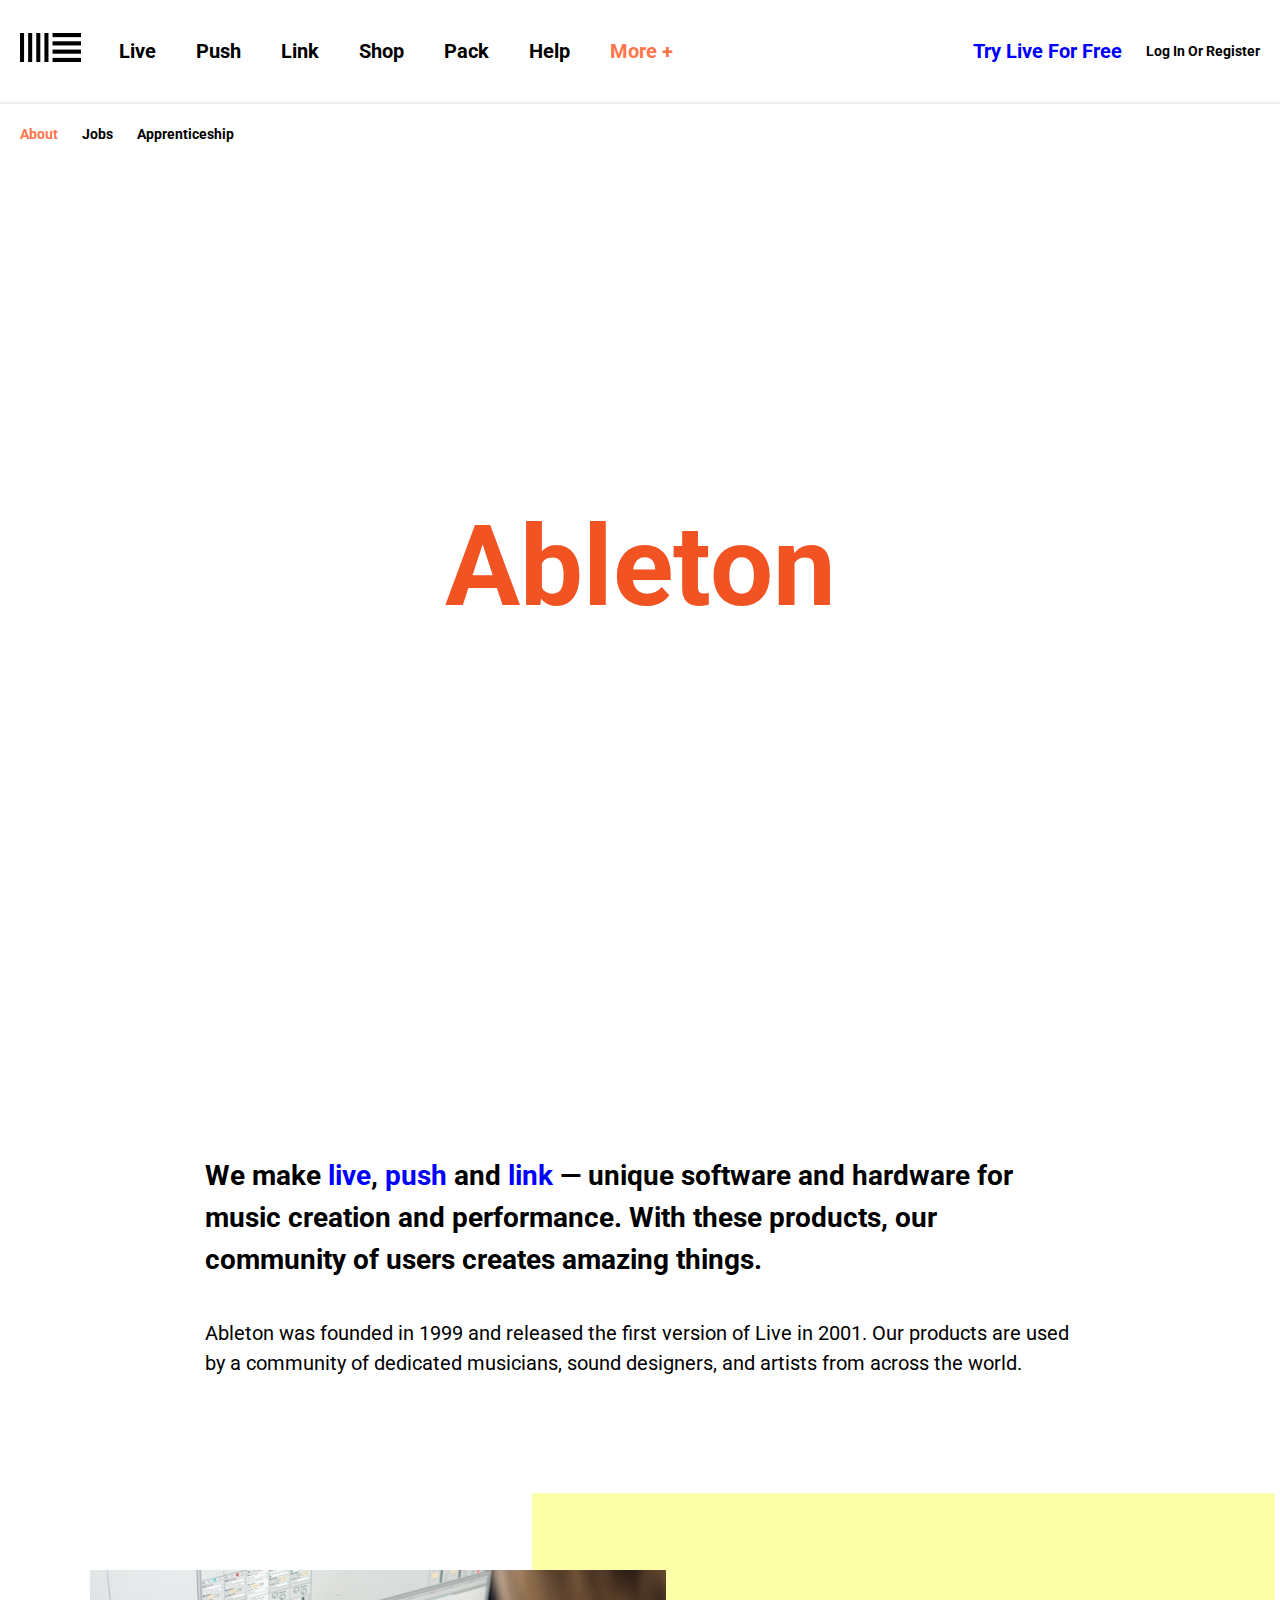
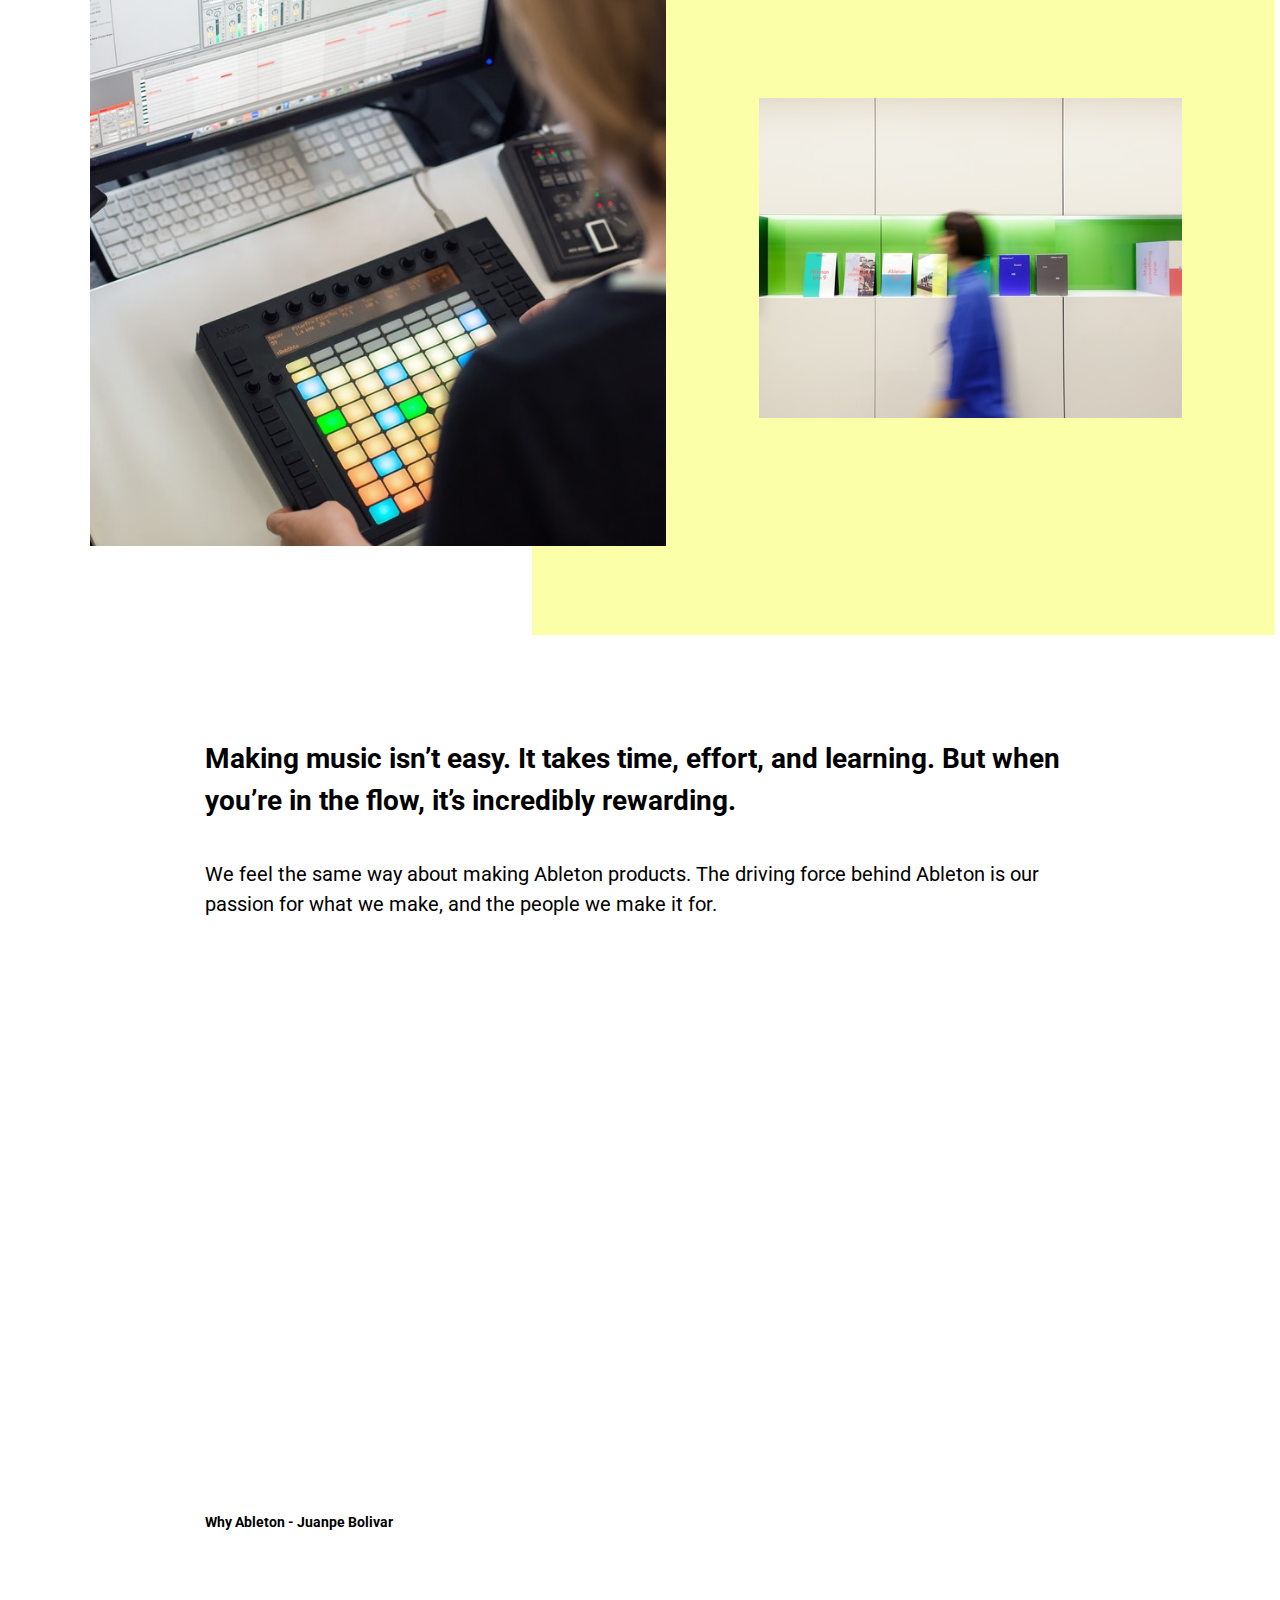
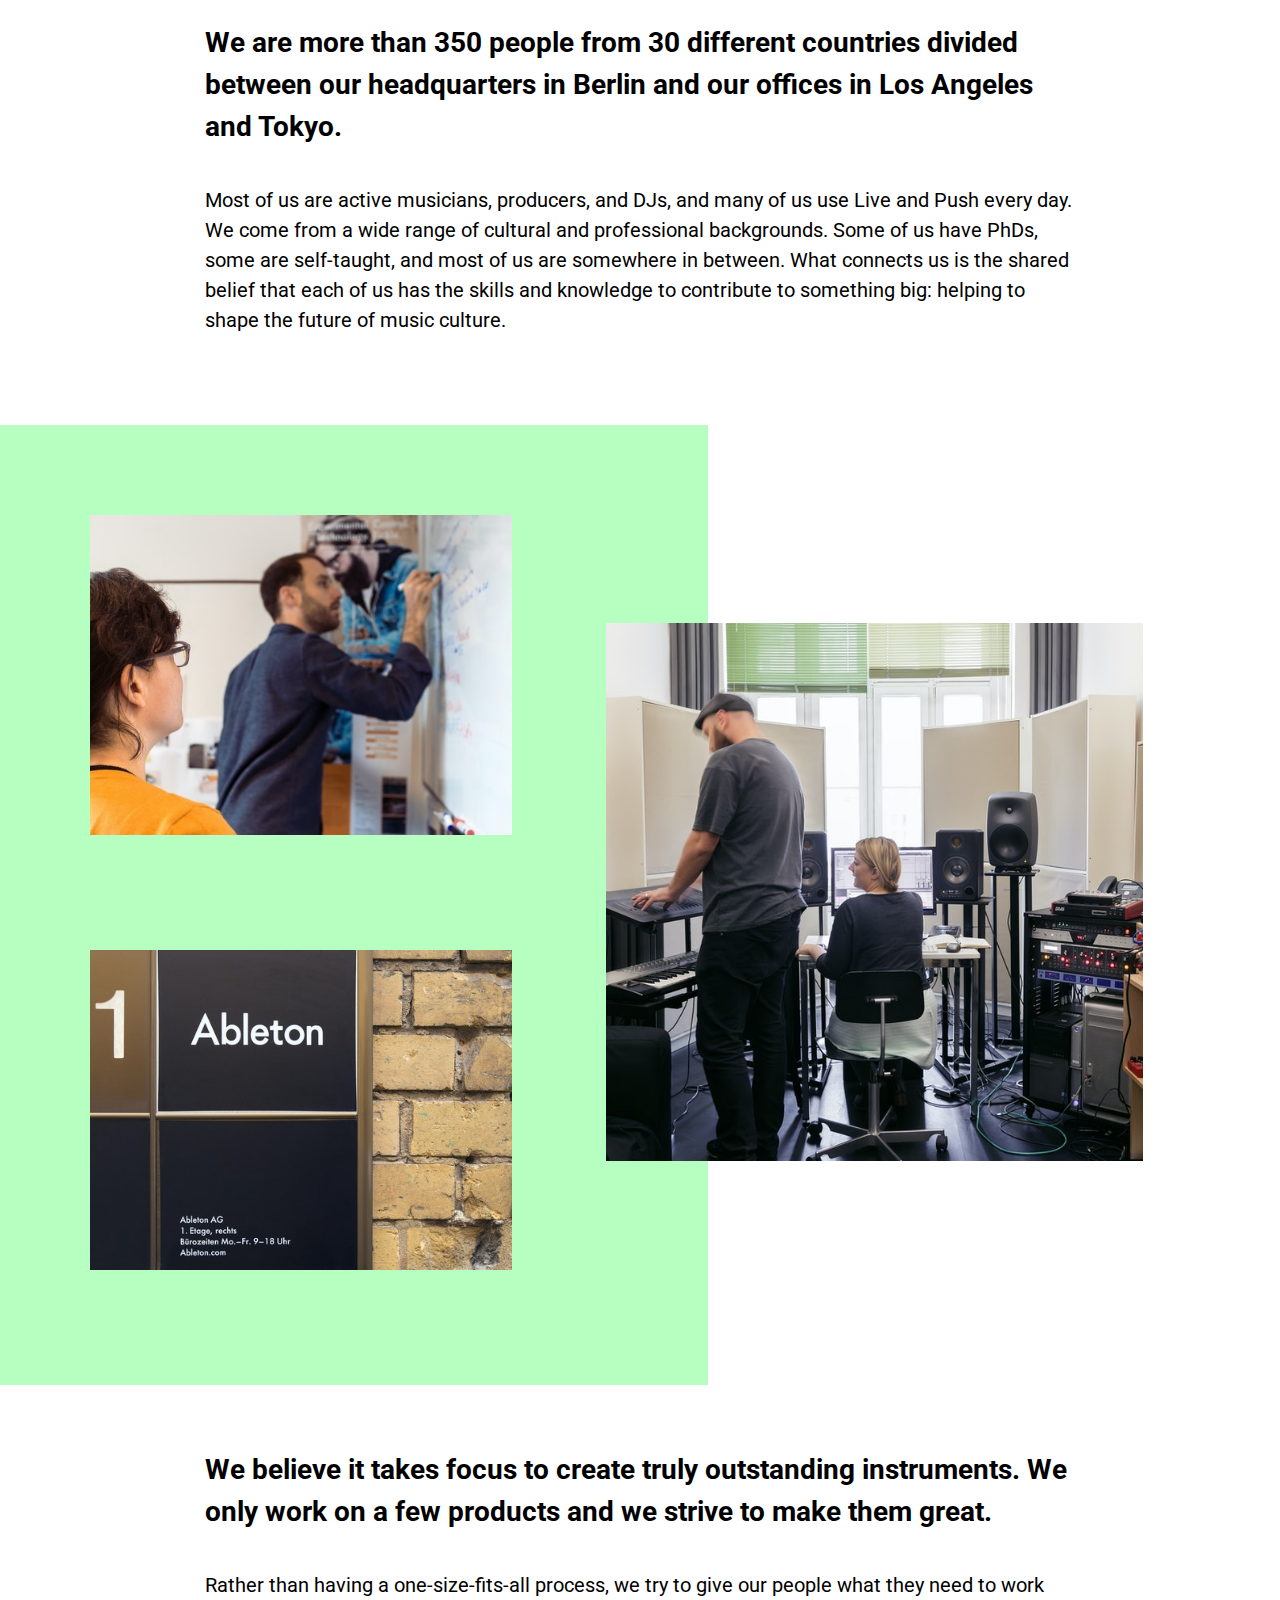
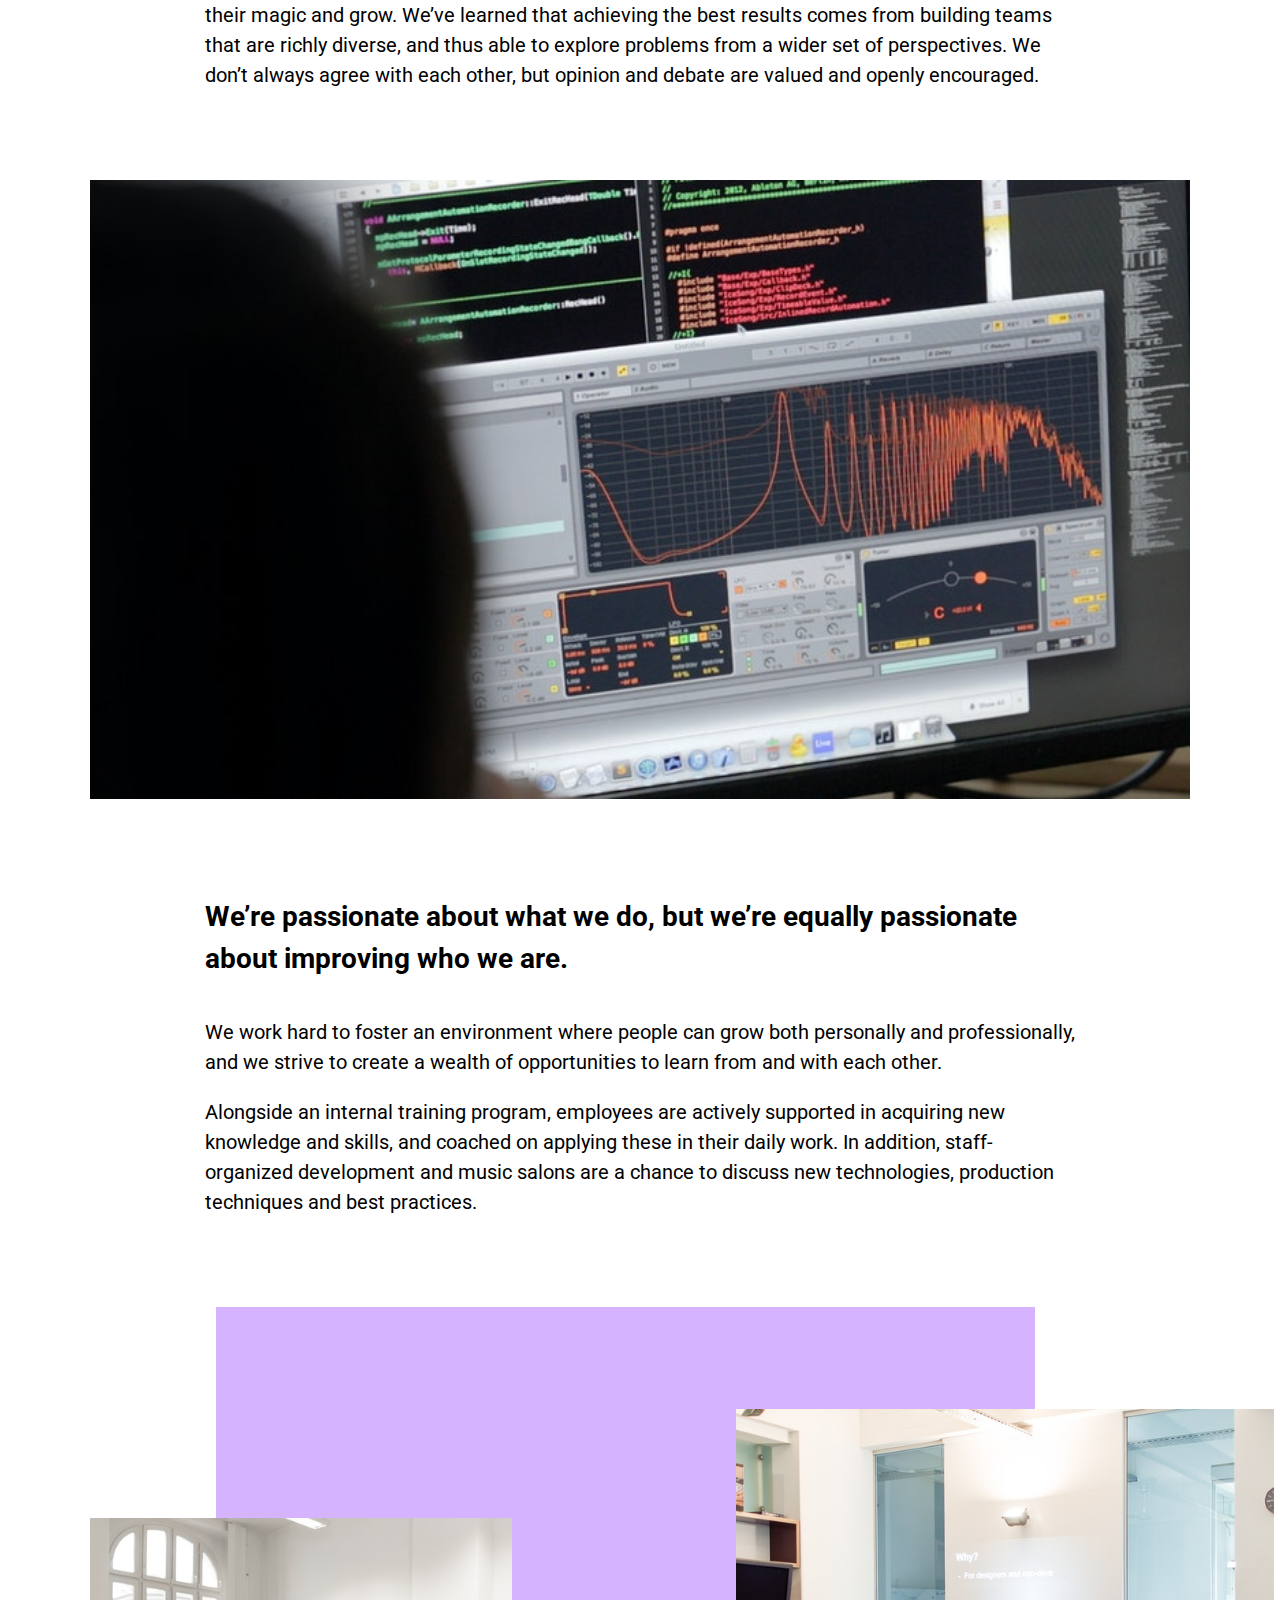
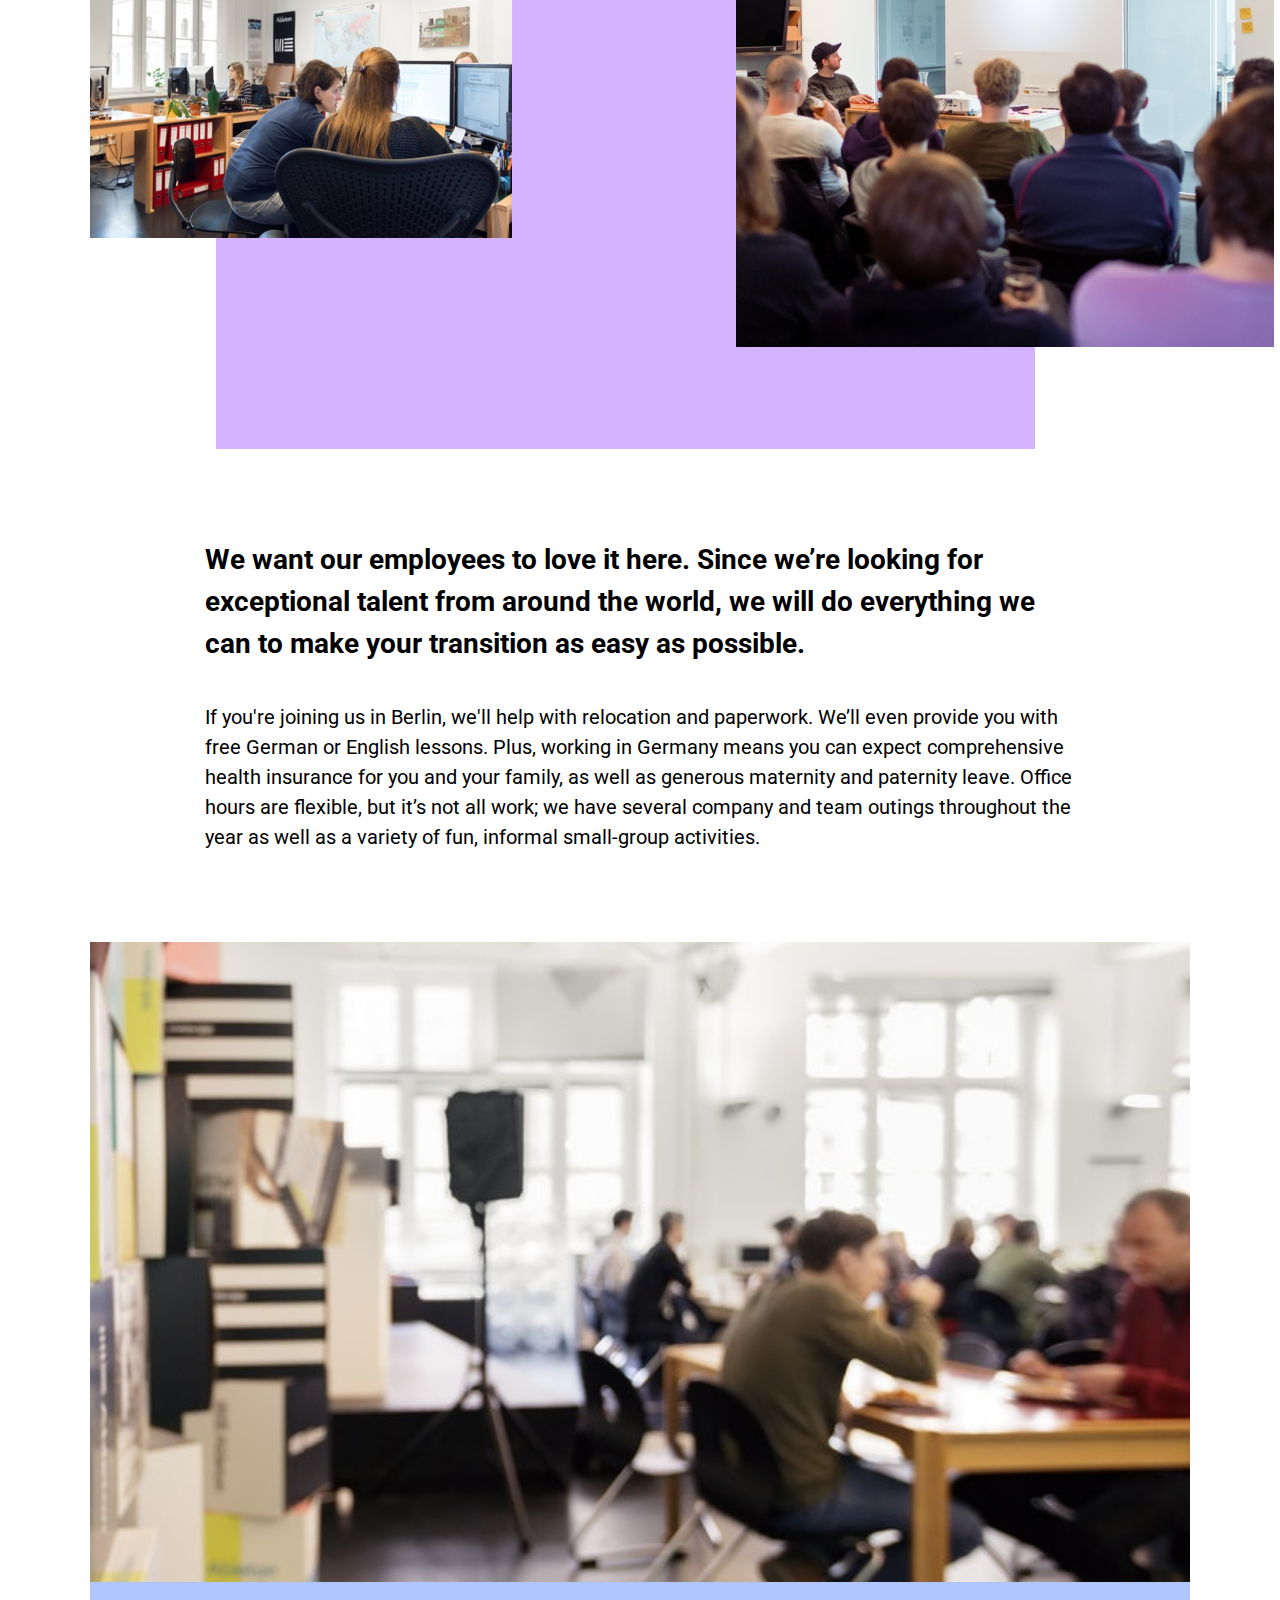
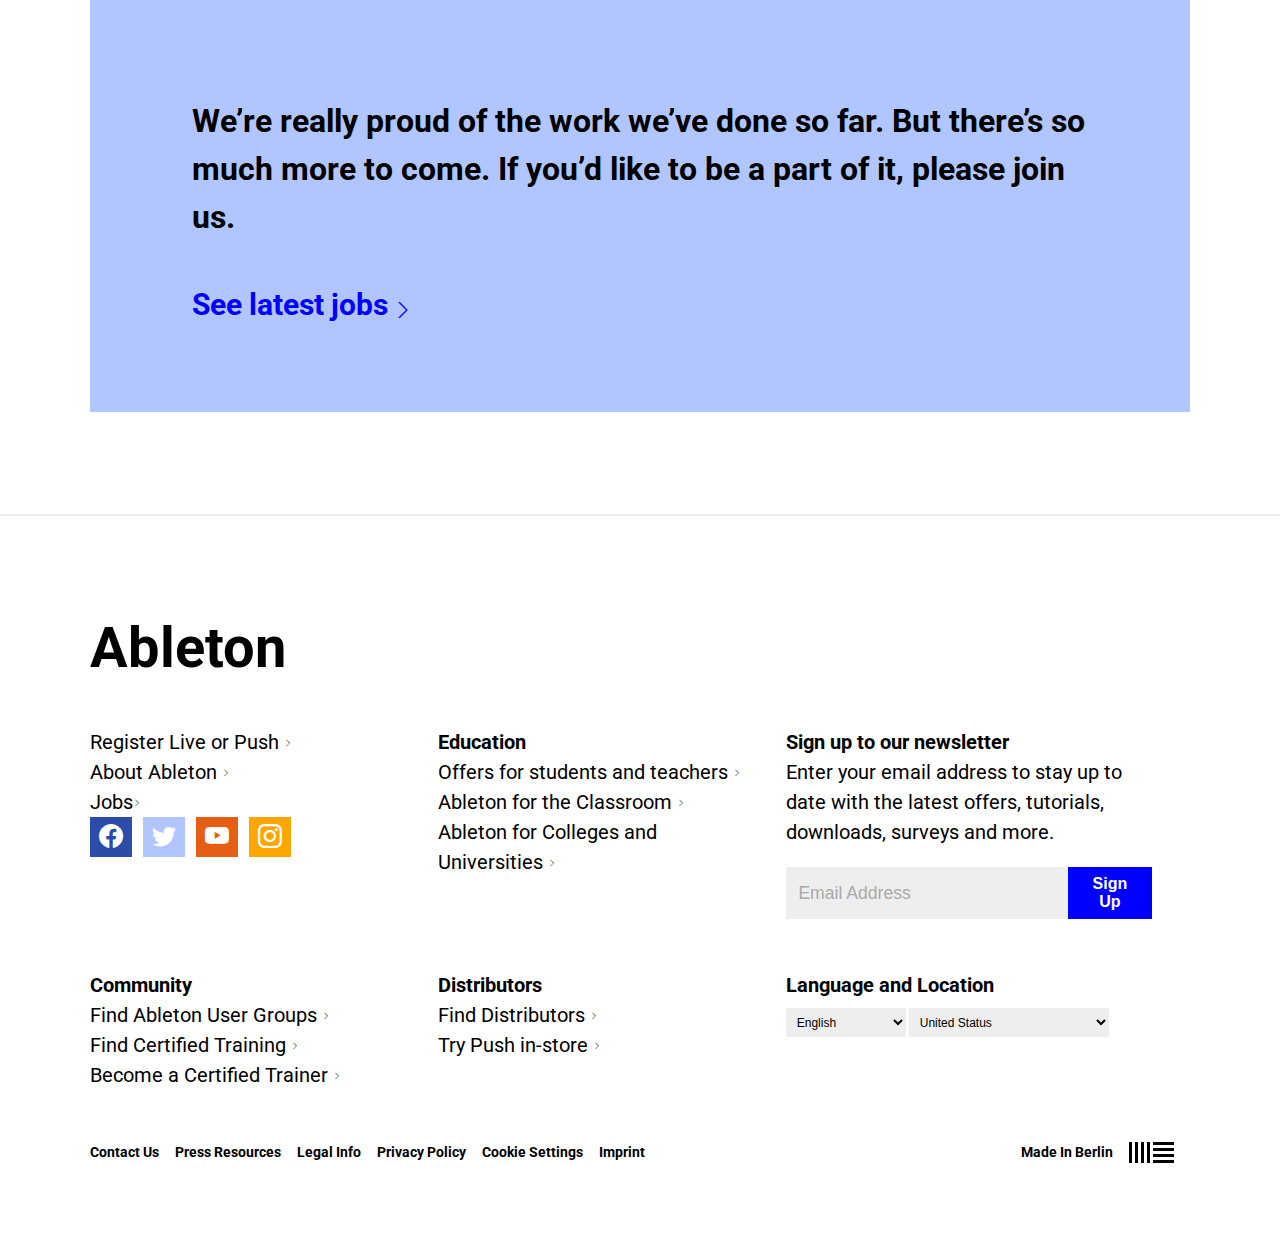
==== Ableton/index.html @ 98202a1a "first commit" ====
<!DOCTYPE html>
<html lang="en">
  <head>
    <meta charset="UTF-8" />
    <meta http-equiv="X-UA-Compatible" content="IE=edge" />
    <meta name="viewport" content="width=device-width, initial-scale=1.0" />
    <link
      rel="stylesheet"
      href="https://cdn.jsdelivr.net/npm/bootstrap-icons@1.8.1/font/bootstrap-icons.css"
    />
    <link
      href="https://fonts.googleapis.com/css2?family=Inter:wght@300;400;700&family=Open+Sans:wght@300;400;700&family=Roboto:wght@100;400;700;900&family=Share+Tech+Mono&display=swap"
      rel="stylesheet"
    />
    <link rel="stylesheet" href="./index.css" />
    <title>Ableton clone</title>
  </head>
  <body>
    <div class="container">
      <!-- menu-sidebar -->
      <aside class="menu-sidebar">
        <ul class="menu-sidebar-links1">
          <li><a href="#">live</a></li>
          <li><a href="#">push</a></li>
          <li><a href="#">link</a></li>
          <li><a href="#">shop</a></li>
          <li><a href="#">packs</a></li>
          <li><a href="#">help</a></li>
        </ul>
        <div class="menu-sidebar-links2">
          <a href="#">try live for free</a>
          <a href="#">log in or register</a>
        </div>
        <div class="menu-sidebar-links3">
          <h4>more on ableton.com:</h4>
          <ul>
            <li><a href="#">blog</a></li>
            <li><a href="#">ableton for the classroom</a></li>
            <li><a href="#">ableton fot colleges and universities</a></li>
            <li><a href="#">ceritfied training</a></li>
            <li><a href="#" style="color: red">about ableton</a></li>
            <li><a href="#">jobs</a></li>
            <li><a href="#">apprenticeship</a></li>
          </ul>
        </div>
        <div class="menu-sidebar-links4">
          <h4>more from ableton:</h4>
          <div class="menu-sidebar-links4-container">
            <article>
              <a href="#">
                <h4>loop</h4>
                <p>
                  watch talks, performances and features from ableton's summit
                  for music makers
                </p>
              </a>
            </article>
            <article>
              <a href="#">
                <h4>learning music</h4>
                <p>
                  learn the fundamentals of music making right in your browser
                </p>
              </a>
            </article>
            <article>
              <a href="#">
                <h4>learning synths</h4>
                <p>
                  get started with synthesis using a web-based synth and
                  accompanying lessons
                </p>
              </a>
            </article>
            <article>
              <a href="#">
                <h4>making music</h4>
                <p>
                  som tips from 74 creative strategies for electronic producers
                </p>
              </a>
            </article>
          </div>
        </div>
      </aside>

      <!-- header -->
      <header>
        <!-- nav-primary -->
        <nav id="nav-primary">
          <div class="nav-wrapper">
            <div class="logo">
              <a href="#"
                ><img
                  src="./images/ableton-hallmark.ef5355379032.svg"
                  alt="logo"
              /></a>
            </div>
            <div class="menu">
              <button class="btn menu-btn">menu</button>
              <i class="bi bi-caret-down-fill down"></i>
              <i class="bi bi-caret-up-fill up"></i>
            </div>
            <div class="nav-container">
              <div class="nav-left-container">
                <ul class="nav-list">
                  <li><a href="#">live</a></li>
                  <li><a href="#">push</a></li>
                  <li><a href="#">link</a></li>
                  <li><a href="#">shop</a></li>
                  <li><a href="#">pack</a></li>
                  <li><a href="#">help</a></li>
                  <li>
                    <a href="#" class="more"
                      >more
                      <span class="plus">+</span>
                      <span class="minus">-</span></a
                    >
                  </li>
                </ul>
              </div>
              <div class="nav-right-container">
                <a href="#">try live for free</a>
                <a href="#">log in or register</a>
              </div>
            </div>
          </div>
          <!-- more-sidebar -->
          <aside class="more-sidebar">
            <div class="more-sidebar-links1">
              <h4>more on ableton.com:</h4>
              <ul>
                <li><a href="#">blog</a></li>
                <li><a href="#">ableton for the classroom</a></li>
                <li><a href="#">ableton fot colleges and universities</a></li>
                <li><a href="#">ceritfied training</a></li>
                <li><a href="#" style="color: red">about ableton</a></li>
                <li><a href="#">jobs</a></li>
                <li><a href="#">apprenticeship</a></li>
              </ul>
            </div>
            <div class="more-sidebar-links2">
              <h4>more from ableton:</h4>
              <div class="more-sidebar-links2-container">
                <article>
                  <a href="#">
                    <h4>loop</h4>
                    <p>
                      watch talks, performances and features from ableton's
                      summit for music makers
                    </p>
                  </a>
                </article>
                <article>
                  <a href="#">
                    <h4>learning music</h4>
                    <p>
                      learn the fundamentals of music making right in your
                      browser
                    </p>
                  </a>
                </article>
                <article>
                  <a href="#">
                    <h4>learning synths</h4>
                    <p>
                      get started with synthesis using a web-based synth and
                      accompanying lessons
                    </p>
                  </a>
                </article>
                <article>
                  <a href="#">
                    <h4>making music</h4>
                    <p>
                      som tips from 74 creative strategies for electronic
                      producers
                    </p>
                  </a>
                </article>
              </div>
            </div>
          </aside>
          <!--more-sidebaar end -->
        </nav>
        <div class="nav-separater"></div>
        <!-- nav-secondary -->
        <nav id="nav-secondary">
          <ul class="nav-secondary-links">
            <li><a href="" class="about">about</a></li>
            <li><a href="">jobs</a></li>
            <li><a href="">apprenticeship</a></li>
          </ul>
        </nav>
      </header>
      <!-- main -->
      <main id="main">
        <div class="main-container">
          <div class="image-header">
            <!-- <img
                src="./images/ableton-wordmark.c025e3df71b3.svg"
                alt="logo"
              /> -->
            <p>ableton</p>
          </div>
          <h4>
            We make <a href="#">live</a>, <a href="#">push</a> and
            <a href="#">link</a> — unique software and hardware for music
            creation and performance. With these products, our community of
            users creates amazing things.
          </h4>
          <p>
            Ableton was founded in 1999 and released the first version of Live
            in 2001. Our products are used by a community of dedicated
            musicians, sound designers, and artists from across the world.
          </p>
          <div class="image-frame-1">
            <div class="image1"></div>
            <div class="frame-yellow"></div>
            <img src="./images/photo-2.jpg" alt="" / class="image2">
          </div>
          <h4>
            Making music isn’t easy. It takes time, effort, and learning. But
            when you’re in the flow, it’s incredibly rewarding.
          </h4>
          <p>
            We feel the same way about making Ableton products. The driving
            force behind Ableton is our passion for what we make, and the people
            we make it for.
          </p>
          <div class="image-frame-2">
            <iframe
              width="983"
              height="496"
              src="https://www.youtube.com/embed/9SbnhgjeyXA"
              title="YouTube video player"
              frameborder="0"
              allow="accelerometer; autoplay; clipboard-write; encrypted-media; gyroscope; picture-in-picture"
              allowfullscreen
            ></iframe>
            <figcaption>Why Ableton - Juanpe Bolivar</figcaption>
          </div>
          <h4>
            We are more than 350 people from 30 different countries divided
            between our headquarters in Berlin and our offices in Los Angeles
            and Tokyo.
          </h4>
          <p>
            Most of us are active musicians, producers, and DJs, and many of us
            use Live and Push every day. We come from a wide range of cultural
            and professional backgrounds. Some of us have PhDs, some are
            self-taught, and most of us are somewhere in between. What connects
            us is the shared belief that each of us has the skills and knowledge
            to contribute to something big: helping to shape the future of music
            culture.
          </p>
          <div class="image-frame-3">
            <div class="frame-green"></div>

            <div class="in-green">
              <img src="./images/photo-3.jpg" alt="" class="image3" />
              <img src="./images/photo-4.jpg" alt="" class="image4" />
            </div>
            <img src="./images/photo-5.jpg" alt="" class="image5" />
          </div>
          <h4>
            We believe it takes focus to create truly outstanding instruments.
            We only work on a few products and we strive to make them great.
          </h4>
          <p>
            Rather than having a one-size-fits-all process, we try to give our
            people what they need to work their magic and grow. We’ve learned
            that achieving the best results comes from building teams that are
            richly diverse, and thus able to explore problems from a wider set
            of perspectives. We don’t always agree with each other, but opinion
            and debate are valued and openly encouraged.
          </p>
          <div class="image-frame-4">
            <img src="./images/poster-meet-the-makers.jpg" alt="" />
          </div>
          <h4>
            We’re passionate about what we do, but we’re equally passionate
            about improving who we are.
          </h4>
          <p>
            We work hard to foster an environment where people can grow both
            personally and professionally, and we strive to create a wealth of
            opportunities to learn from and with each other.
          </p>
          <p>
            Alongside an internal training program, employees are actively
            supported in acquiring new knowledge and skills, and coached on
            applying these in their daily work. In addition, staff-organized
            development and music salons are a chance to discuss new
            technologies, production techniques and best practices.
          </p>
          <div class="image-frame-5">
            <div class="frame-purple"></div>
            <img src="./images/photo-6-a.jpg" alt="" class="image6" />
            <img src="./images/photo-7.jpg" alt="" class="image7" />
          </div>
          <h4>
            We want our employees to love it here. Since we’re looking for
            exceptional talent from around the world, we will do everything we
            can to make your transition as easy as possible.
          </h4>
          <p>
            If you're joining us in Berlin, we'll help with relocation and
            paperwork. We’ll even provide you with free German or English
            lessons. Plus, working in Germany means you can expect comprehensive
            health insurance for you and your family, as well as generous
            maternity and paternity leave. Office hours are flexible, but it’s
            not all work; we have several company and team outings throughout
            the year as well as a variety of fun, informal small-group
            activities.
          </p>
          <div class="image-frame-6">
            <div  class="image8" ></div>
            <div class="frame-sky">
              <h4>
                We’re really proud of the work we’ve done so far. But there’s so
                much more to come. If you’d like to be a part of it, please join
                us.
              </h4>
              <p>
                <a href="#">See latest jobs</a
                ><i class="bi bi-chevron-right"></i>
              </p>
            </div>
          </div>
        </div>
      </main>
      <!-- footer -->
      <footer id="footer">
        <h1>ableton</h1>
        <div class="ft-1">
          <div class="ft-items">
            <li>
              <a href="#"
                >Register Live or Push <i class="bi bi-chevron-right"></i
              ></a>
            </li>
            <li>
              <a href="#">About Ableton <i class="bi bi-chevron-right"></i></a>
            </li>
            <li>
              <a href="#">Jobs<i class="bi bi-chevron-right"></i></a>
            </li>

            <div class="icons">
              <i class="bi bi-facebook"></i>
              <i class="bi bi-twitter"></i>
              <i class="bi bi-youtube"></i>
              <i class="bi bi-instagram"></i>
            </div>
          </div>
          <div class="ft-items">
            <h4>Education</h4>
            <li>
              <a href="#"
                >Offers for students and teachers
                <i class="bi bi-chevron-right"></i
              ></a>
            </li>
            <li>
              <a href="#">
                Ableton for the Classroom <i class="bi bi-chevron-right"></i
              ></a>
            </li>
            <li>
              <a href="#"
                >Ableton for Colleges and Universities
                <i class="bi bi-chevron-right"></i
              ></a>
            </li>
          </div>
          <div class="ft-items">
            <h4>Sign up to our newsletter</h4>
            <p>
              Enter your email address to stay up to date with the latest
              offers, tutorials, downloads, surveys and more.
            </p>
            <form class="footer-form" action="">
              <input type="text" placeholder="email address" />
              <button type="submit" class="btn submit-btn">sign up</button>
            </form>
          </div>
        </div>
        <div class="ft-2">
          <div class="ft-items">
            <h4>Community</h4>
            <li>
              <a href="#">
                Find Ableton User Groups
                <i class="bi bi-chevron-right"></i
              ></a>
            </li>

            <li>
              <a href="#"
                >Find Certified Training <i class="bi bi-chevron-right"></i
              ></a>
            </li>
            <li>
              <a href="#"
                >Become a Certified Trainer <i class="bi bi-chevron-right"></i
              ></a>
            </li>
          </div>
          <div class="ft-items">
            <h4>Distributors</h4>

            <li>
              <a href="#"
                >Find Distributors <i class="bi bi-chevron-right"></i
              ></a>
            </li>
            <li>
              <a href="#"
                >Try Push in-store <i class="bi bi-chevron-right"></i
              ></a>
            </li>
          </div>
          <div class="ft-items">
            <h4>Language and Location</h4>
            <div class="select-group">
              <select name="languages" id="languages">
                <option value="english" selected>english</option>
                <option value="deutsch">deutsch</option>
              </select>
              <select name="locations" id="locations">
                <option value="" disabled>please choose</option>
                <optgroup label="common countries">
                  <option value="united status">united status</option>
                  <option value="france">france</option>
                </optgroup>
                <optgroup label="all countries/regious">
                  <option value="afghanistan">afghanistan</option>
                  <option value="albania">albania</option>
                </optgroup>
              </select>
            </div>
          </div>
        </div>
        <div class="ft-3">
          <li><a href="#">contact us</a></li>
          <li><a href="#">press resources</a></li>
          <li><a href="#">legal info</a></li>
          <li><a href="#">privacy policy</a></li>
          <li><a href="#">cookie settings</a></li>
          <li><a href="#">imprint</a></li>
          <div class="ft-3-right">
            <li>made in berlin</li>
            <li>
              <img
                src="./images/ableton-hallmark.ef5355379032.svg"
                alt="logo"
              />
            </li>
          </div>
        </div>
      </footer>
    </div>
  </body>
</html>
<script src="./index.js"></script>
---- Ableton/index.css ----
*,
::befor,
::after {
  box-sizing: border-box;
  margin: 0;
  padding: 0;
}

/* global */
a {
  text-decoration: none;
  color: black;
}
li {
  list-style: none;
}
.btn {
  background-color: transparent;
  border: transparent;
  text-transform: capitalize;
  cursor: pointer;
}

/* local */

body {
  background-color: #eee;
  margin: 0;
  padding: 0;
  text-transform: capitalize;
  font-family: 'Roboto', sans-serif;
  line-height: 1.5;
  position: relative;
  overflow-x: hidden;
  /* width: 100vw; */
  /* min-height: 100vh; */

}

.container {
  margin: 0 auto;
  max-width: 1600px;

}
/* menu-sidebar */
.menu-sidebar {
  z-index: 2;
  min-height: 100vh;
  width: 100%;
  background-color: blue;
  color: white;
  position: absolute;
  top: 0;
  visibility: hidden;
  transform: translateY(-100%);
  padding: 1rem 1rem 0.5rem 1rem;
  display: flex;
  flex-direction: column;
  justify-content: space-evenly;
  overflow-x: auto;
}
.menu-sidebar.show {
  transform: translateY(0);
}
.menu-sidebar ul a {
  color: white;
}
.menu-sidebar-links1 li {
  margin-bottom: 1.25rem;
}
.menu-sidebar-links1 {
  margin-top: 3.5rem;
  display: flex;
  flex-direction: column;
  padding-left: 0;
  font-weight: 700;
  margin-bottom: 0;
  font-size: 1.25rem;
}
.menu-sidebar-links2 {
  display: flex;
  flex-direction: column;
  font-weight: 700;
}
.menu-sidebar-links2 :nth-child(1) {
  color: #fff;
  margin-bottom: 1rem;
  font-size: 1.25rem;
}
.menu-sidebar-links2 :nth-child(2) {
  color: #fff;
  font-size: 13px;
}
.menu-sidebar-links3 ul {
  padding-left: 0;
  font-size: 13px;
}
.menu-sidebar-links3 li {
  margin-bottom: 0.75rem;
  font-weight: bold;
}
.menu-sidebar-links3 h4 {
  margin-bottom: 0;
  font-size: 1.25rem;
}
.menu-sidebar-links4 > h4 {
  margin-bottom: 0;
  font-size: 1.25rem;
}
.menu-sidebar-links4 a {
  margin-bottom: 0;
  color: #fff;
  font-size: 14px;
}
.menu-sidebar-links4-container article a h4 {
  margin-bottom: 0rem;
  margin-top: 0.75rem;
}
.menu-sidebar-links4-container article a p {
  margin-top: 0px;
}
.menu-sidebar-links4-container {
  display: flex;
  min-width: 768px;
}
.menu-sidebar-links4-container > article {
  margin-right: 1.5rem;
}

/* header */

/* nav-primary */
#nav-primary {
  background-color: #fff;
  padding: 1rem 1.25rem 1rem 1.25rem;
}
.nav-wrapper {
  display: flex;
  align-items: center;
}
.menu-btn {
  font-weight: bold;
  margin-left: 2.5rem;
  font-size: 1.25rem;
  /* align-items: center; */
}
.menu {
  display: none;
  z-index: 2;
  /* transform: translateX(100%) */
  font-size: 0.5rem;
}
.up {
  display: none;
  /* color:white; */
  align-self: flex-end;
}
.down {
  align-self: flex-end;
}

.nav-container {
  display: flex;
  align-items: center;
  justify-content: space-between;
  width: 100%;
}
.nav-left-container {
  display: flex;
  align-items: center;
}
.logo {
  z-index: 2;
  cursor: pointer;
}

.logo img {
  width: 140%;
}

.nav-list {
  display: flex;
  font-weight: 700;
  margin-left: 1rem;
  font-size: 1.25rem;
  /* margin-right: 0; */
}
.nav-list li {
  margin-right: 1.75rem;
}
.nav-list a {
  /* color: #000; */
}
.more {
  color: #ff764d;
  margin-right: 0;
}
.plus.hide {
  display: none;
}

.minus {
  display: none;
}
.minus.show {
  display: inline;
}

.nav-right-container {
  display: flex;
  align-items: center;
  /* margin-left: 0; */
}
.nav-right-container a:nth-child(1) {
  color: blue;
  font-weight: bold;
  margin-right: 1.5rem;
  font-size: 1.25rem;
}
.nav-right-container a:nth-child(2) {
  font-size: 14px;
  font-weight: bold;
}

/* more-sidebar */
.more-sidebar {
  display: none;
}
.more-sidebar.show {
  display: block;
}
.more-sidebar-links1 ul {
  /* margin-right: 1rem; */
  padding-left: 0;
  margin-top: 0;
}
.more-sidebar-links1 li {
  /* margin-right: 1.5rem; */
  font-size: 1rem;
  display: inline;
  margin-left: 0.75rem;
  margin-right: 0.75rem;
}
.more-sidebar-links1 li:nth-child(1) {
  margin-left: 0;
}
.more-sidebar-links1 h4 {
  margin-bottom: 0rem;
  font-size: 1.5rem;
}
.more-sidebar-links2-container {
  display: flex;
  margin-top: 0;
}
.more-sidebar-links2-container article {
  /* max-width: 300px; */
  margin-right: 2rem;
}
.more-sidebar-links2 h4 {
  font-size: 1.5rem;
  margin-bottom: 0.5rem;
}
.more-sidebar-links2-container h4 {
  margin-top: 0;
  margin-bottom: 0.15rem;
  font-size: 1rem;
}
.more-sidebar-links2-container p {
  margin-top: 0;
  font-size: 1rem;
}

.nav-separater {
  border: 1px solid #eee;
}
/* nav-secondary */
header {
  position: relative;
  /* width: 100%; */
}
#nav-secondary {
  transition: all 0.5s;
}
#nav-secondary.show {
  opacity: 0.9;
  position: fixed;
  top: 0;
  width: 100%;
  max-width: 1600px;
  z-index: 99;
}
#nav-secondary.show.showDown {
  transform: translateY(-100%);
}
.nav-secondary-links {
  font-size: 14px;
  font-weight: bold;
  display: flex;
  background-color: #fff;
  padding: 1.25rem;
  margin: 0;
}
.nav-secondary-links li {
  margin-right: 1.5rem;
}
.about {
 color: #ff764d;
}

/* headr ---end */

/* main */

main {
  background-color: #fff;
  /* min-height: 100%; */
  /* margin-bottom: 2px; */
  /* position:relative; */
  /* min-height:100vh; */
  margin: 0 auto;
}
main::after {
  content: '';
  height: 2px;
  width: 100%;
  background-color: #eee;
  display: block;
}

.top-links li {
  margin-right: 1.5rem;
}
.main-container {
  padding: 0 7vw 7vw 7vw;
  /* margin: 0 auto; */
}
.image-header {
  background-image: url('https://ableton-production.imgix.net/about/header.jpg?auto=format&dpr=2&fit=crop&fm=jpg&h=817&ixjsv=1.1.3&q=50&w=904');
  background-position: center;
  background-repeat: no-repeat;
  background-size: cover;
  min-height: 100vh;
  display: grid;
  place-items: center;
}
.image-header p {
  color: #f15323;
  font-size: 7rem;
  font-weight: bold;
  /* margin:0 auto; */
  text-align: center;
  /* width: 100%; */
  text-transform: capitalize;
}

.image-frame-1 {
  position: relative;
  margin-top: 15vw;
  margin-bottom: 15vw;
  /* padding-top: 10vw; */
  /* padding-bottom: 10vw; */
}

.image1 {
  background-image: url('./images/photo-1.jpg');
  /* background-position: 50% 50%; */
  background-size: cover;
  background-repeat: no-repeat;
  position: relative;
  z-index: 2;
  width: 45vw;
  height: 45vw;
  display: inline-block;
  vertical-align: middle;
}
.frame-yellow {
  background-color: #fbffa7;
  width: 58vw;
  height: 58vw;
  left: 40.2%;
  position: absolute;
  top: -6vw;
  z-index: 0;
}
.image2 {
  position: relative;
  width: 33vw;
  height: 25vw;
  z-index: 2;
  /* margin-left: 7vw; */
  /* margin-right: 4vw; */
  left: 7vw;
  display: inline-block;
  vertical-align: middle;
}
.image-frame-2 {
  padding: 0 9vw;
  /* margin: auto; */
  margin-top: 7vw;
  margin-bottom: 7vw;
  
}
iframe {
 width: 100%;
 
}
figcaption {
  font-size: 14px;
  font-weight: bold;
}
.image-frame-3 {
  position: relative;
  padding-top: 7vw;
  padding-bottom: 7vw;
  margin-bottom: 7vw;
  margin-top: 7vw;
}
.frame-green {
  position: absolute;
  background-color: #b6ffc0;
  width: 57vw;
  height: 75vw;
  left: -10.1%;
  /* imcompleate */
  top: 0;
  z-index: 0;
}
.in-green {
  position: relative;
  display: inline-block;
  vertical-align: middle;
  top: -40%;
}
.image3 {
  z-index: 1;
  width: 33vw;
  height: 25vw;
  display: block;
}
.image4 {
  display: block;
  margin-top: 9vw;
  z-index: 1;
  width: 33vw;
  height: 25vw;
}
.image5 {
  display: inline-block;
  position: relative;
  z-index: 1;
  width: 42vw;
  height: 42vw;
  vertical-align: middle;
  /* margin-left: 6.5vw; */
  left: 7vw;
}
.image-frame-4 {
  margin: 0 auto;
  /* padding: 0 7vw; */
  margin-top: 7vw;
}
.image-frame-4 img {
  width: 100%;
}
.image-frame-5 {
  position: relative;
  padding: 8vw 0;
  margin-top: 7vw;
}
.frame-purple {
  position: absolute;
  width: 64vw;
  height: 58vw;
  /* imcompleate */
  background-color: #d5b3ff;
  z-index: 0;
  left: 11.5%;
  top: 0;
}
.image6 {
  position: relative;
  display: inline-box;
  width: 33vw;
  height: 25vw;
  z-index: 2;
  vertical-align: middle;
}
.image7 {
  display: inline-box;
  vertical-align: middle;
  position: relative;
  width: 42vw;
  height: 42vw;
  left: 20%;
  z-index: 2;
  /* margin-left: 6vw; */

}
.image-frame-6 {
 display: block; 
 padding-left: 0;
 padding-right: 0;
 margin:7vw auto 1vw auto;

}
.image8 {
  background-image: url('./images/photo-8.jpg');
  background-repeat: no-repeat;
  background-position: 50% 50%;
  background-size:cover ;
  height: 50vw;
} 
.frame-sky {
   background-color: #b1c5ff;
   padding-bottom: 5vw;
   padding-top: 2vw;
}
.frame-sky a{
color: blue;
font-size: 1.2rem;


font-weight: bold;
}
.frame-sky p{
  padding-left: 8vw;
}
.frame-sky h4{
  font-size: 1.25rem;

  padding-left: 8vw;
  padding-right: 8vw;
}
.frame-sky i {
  font-size: 0.75rem ;
  margin-left:5px;
  color: blue;
  vertical-align: middle;
  font-weight: bold;
}



main h4 {
  padding: 0 9vw;
  margin-top: 7vw;
  /* margin-right: auto; */
  /* margin-left: auto; */
  font-size: 1.25rem;
  text-transform: initial;
}
main p {
  padding: 0 9vw;
  /* margin: auto; */
  margin-top: 1rem;
  text-transform: initial;
}
main a {
  color: blue;
}

/* footer */
footer {
  background-color: #fff;
  margin: 0 auto;
  /* min-height: 100vh; */
  padding: 7vw;
}

footer h1 {
  font-size: 3rem;
  margin-top: 0;
}
footer i {
  vertical-align: middle;
}
.ft-items h4 {
  margin-bottom: 0;
  margin-top: 0;
}

.ft-items {
  min-width: 310px;
  /* max-height: 200px; */
  text-transform: initial;
}
.bi-chevron-right {
  font-size: 0.5rem;
}

.ft-1 {
  display: flex;
  /* flex-wrap: wrap; */
  /* justify-content: space-between; */
  margin-bottom: 4vw;
}
.ft-1 :nth-child(3) p {
  margin-top: 0;
}
.icons {
  display: flex;
}
.icons .bi-facebook {
  background-color: #2c4caa;
  color: #fff;
}
.icons .bi-twitter {
  background-color: #b1c5ff;
  color: #fff;
}
.icons .bi-youtube {
  background-color: #e65e14;
  color: white;
}
.icons .bi-instagram {
  background-color: orange;
  color: #fff;
}
.icons i {
  display: inline-block;
  /* background-color: #f15323; */
  padding: 2px 9px;
  margin-right: 0.7rem;
  font-size: 1.5rem;
}
.footer-form {
  /* width: 100%; */
  display: flex;
  /* max-width: 400px; */
}
input {
  padding: 0.5rem 0.75rem;
  width: 80%;
  border: none;
  background-color: #eee;
}
input::placeholder {
  color: #aaa;
  text-transform: capitalize;
}
.submit-btn {
  background-color: blue;
  color: #fff;
  padding: 0.6rem 1rem;
  font-weight: bold;
  width: 100px;
}
.select-group {
  display: flex;
}
select {
  background-color: #eee;
  border: none;
  padding: 0.4rem;
  margin-top: 0.5rem;
  text-transform: capitalize;
  font-size: 12px;
}
#languages {
  width: 120px;
  margin-right: 3px;
}
#locations {
  width: 200px;
}

.ft-2 {
  display: flex;
  margin-bottom: 4vw;
  /* justify-content: space-between; */
  padding-left: 0;
}

.ft-3 {
  display: flex;
}
.ft-3 li {
  margin-right: 1rem;
  font-size: 14px;
  font-weight: bold;
}
.ft-3 :nth-child(6) {
  flex: 1;
}
.ft-3 :nth-child(7) {
  display: flex;
}

@media (max-width: 992px) {
  .menu-sidebar {
    transition: all 0.5s ease;
  }
  .menu-btn {
    transition: color 0.5s ease;
  }
  .nav-container {
    display: none;
  }
  .menu-sidebar {
    /* display: block; */

    visibility: visible;
  }
  .menu {
    display: flex;
  }
  .menu-btn.show {
    color: white;
  }
  .up.show {
    display: inline-block;
    color: white;
  }
  .down.hide {
    display: none;
  }
  .logo.show {
    filter: invert(100);
  }
  .more-sidebar.show {
    display: none;
  }



  footer {
    padding-bottom: 0;
  }
  footer h1 {
    font-size: 2rem;
  }

  .ft-3 {
    flex-direction: column;
    height: 55vw;
    max-height: 350px;
  }

  .ft-3 li {
    margin-bottom: 0.5rem;
  }
  .ft-3-right {
    flex: 1;
  }
  .ft-3-right {
    display: flex;
  }
  .ft-3-right :nth-child(2) {
    order: 1;
  }
  .ft-3-right :nth-child(1) {
    order: 2;
  }

  .ft-items {
    margin-bottom: 2.5rem;
  }
  .ft-1 {
    flex-direction: column;
    margin-bottom: 0;
  }
  .ft-2 {
    flex-direction: column;
    margin-bottom: 0;
  }
  .ft-1 :nth-child(2) {
    order: 3;
  }
  .ft-1 :nth-child(3) {
    order: 1;
  }
  .ft-1 :nth-child(1) {
    order: 2;
  }
}


@media (min-width: 1200px) {
  #nav {
    padding: 0.75rem 2.5rem 0.75rem 2.5rem;
  }
  .nav-list li {
    margin-right: 2.5rem;
  }
  .more-sidebar {
    margin-bottom: 1.5rem;
  }
  .more-sidebar-links1 li {
    margin-right: 1rem;
    margin-left: 1rem;
    font-size: 1.25rem;
  }
  .more-sidebar-links1 h4 {
    font-size: 1.75rem;
    margin-bottom: 0.5rem;
  }
  .more-sidebar-links2 h4 {
    font-size: 1.75rem;
  }
  .more-sidebar-links2-container h4 {
    font-size: 1.25rem;
  }
  .more-sidebar-links2-container p {
    font-size: 1.25rem;
  }

  main p {
    font-size: 1.25rem;
  }
  main h4 {
    font-size: 1.75rem;
  }
      .frame-sky a{
font-size: 1.85rem;

}

.frame-sky h4{
  font-size: 2rem;

}
.frame-sky i {
  font-size: 1.25rem;
}

  footer h1 {
    font-size: 3.5rem;
  }
  .ft-items {
    font-size: 1.25rem;
    margin-right: 3vw;
  }
  .ft-1 :nth-child(3) {
    max-width: 530px;
  }
  input {
    font-size: 1.1rem;
  }
  .submit-btn {
    font-size: 1rem;
    padding: 0.5rem 1rem;
    width: 25%;
  }
}
@media(min-width: 1350px) {
  .image-frame-6 {
    display: flex;
    max-width: 1600px;
    margin-left: auto;
    margin-right: auto;
}
 .image8 {
  height: 42vw;
  width: 42vw;
  /* display:inline-block; */
  /* vertical-align:middle; */
} 
.frame-sky {
  /* vertical-align: middle; */
  padding: 0;
   /* display: inline-block; */
   height: 42vw;
  width: 42vw;
}
}

@media (min-width: 1600px) {
  .image-frame-1 {
    margin-left: 0;
  }
  .frame-yellow {
    width: 933px;
    height: 933px;
    top: -18%;
  }
  .image1 {
    width: 666px;
    height: 666px;
  }
  .image2 {
    width: 533px;
    height: 400px;
  }
  .frame-green {
    width: 933px;
    height: 1200px;
  }
  .image3 {
    width: 533px;
    height: 400px;
  }
  .image4 {
    width: 533px;
    height: 400px;
  }
  .image5 {
    width: 666px;
    height: 666px;
  }
  .frame-purple {
    width: 1066px;
    height: 933px;
    top: 10px;
  }
  .image6 {
    width: 533px;
    height: 400px;
  }
  .image7 {
    width: 666px;
    height: 666px;
  }
}
@media (max-width: 768px) {
  .image-header p {
    font-size: 4rem;
  }
  
  #nav-secondary {
    display: none;
  }
}
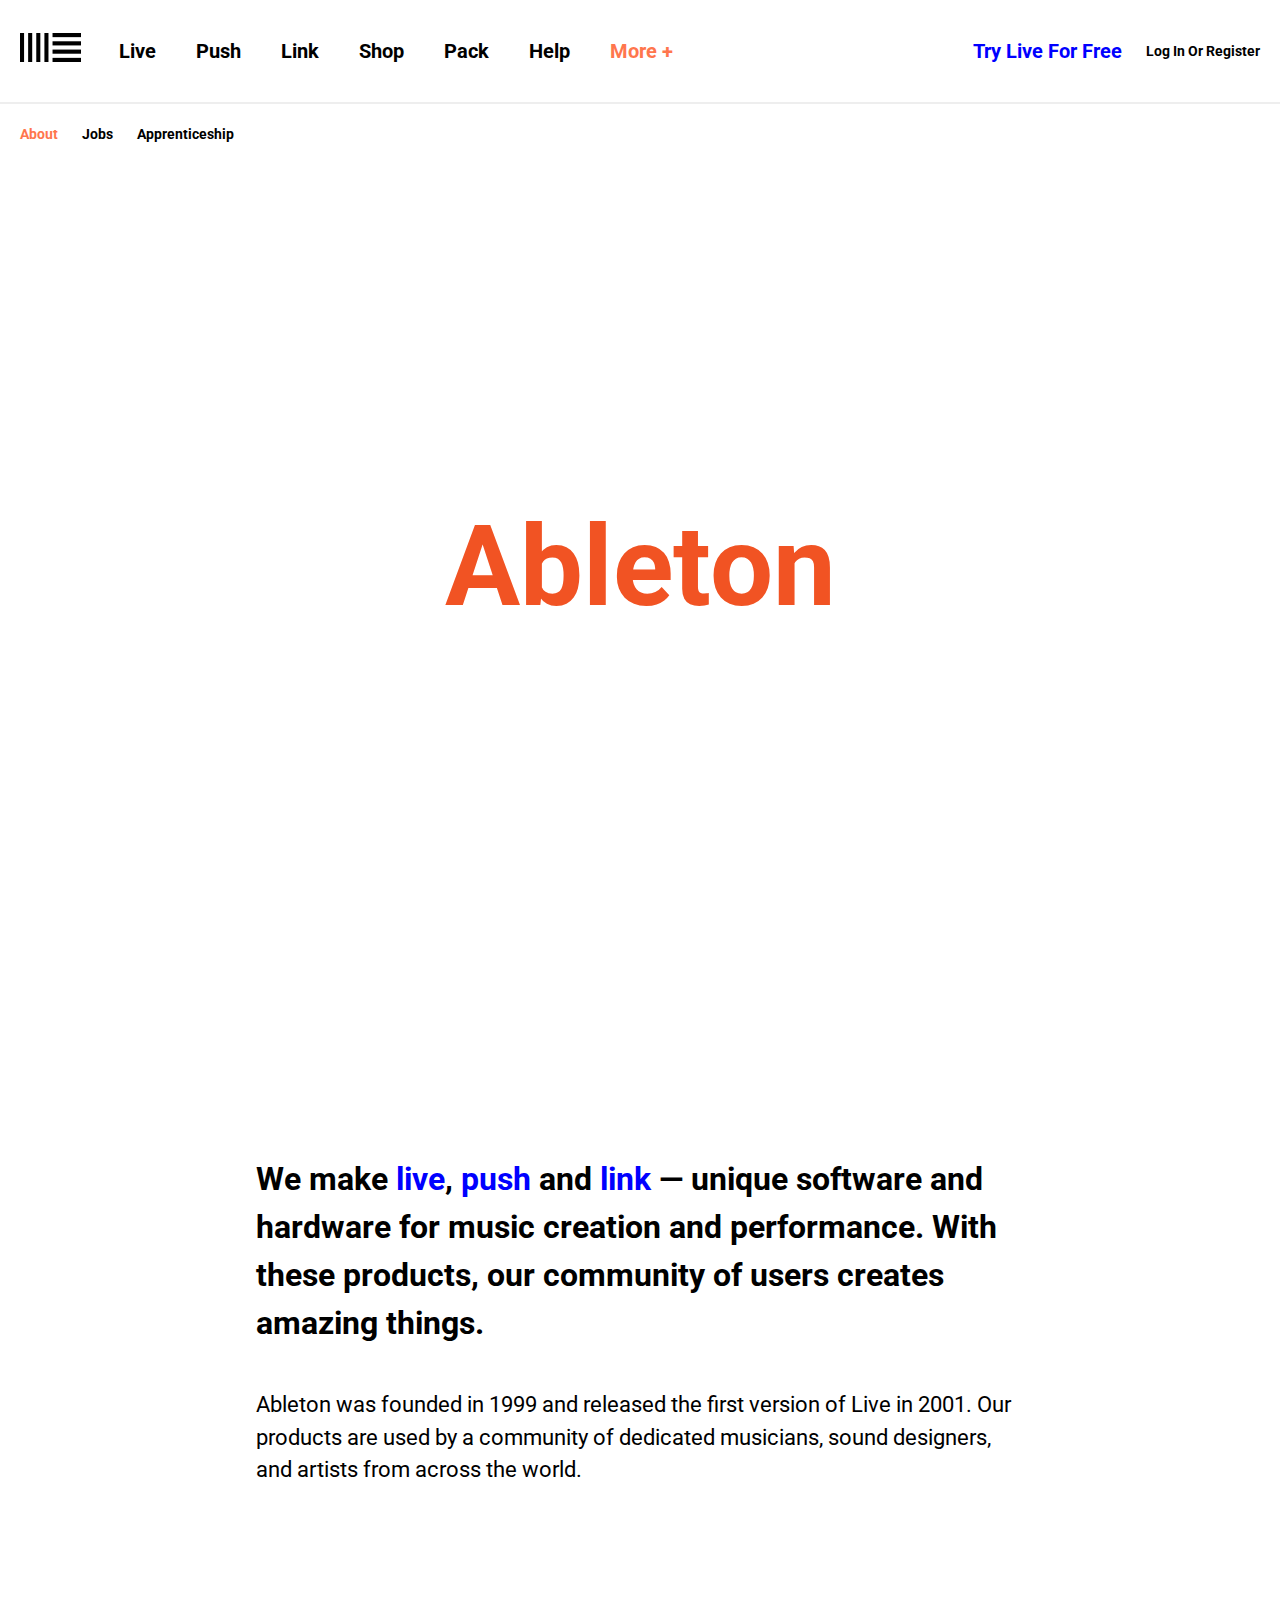
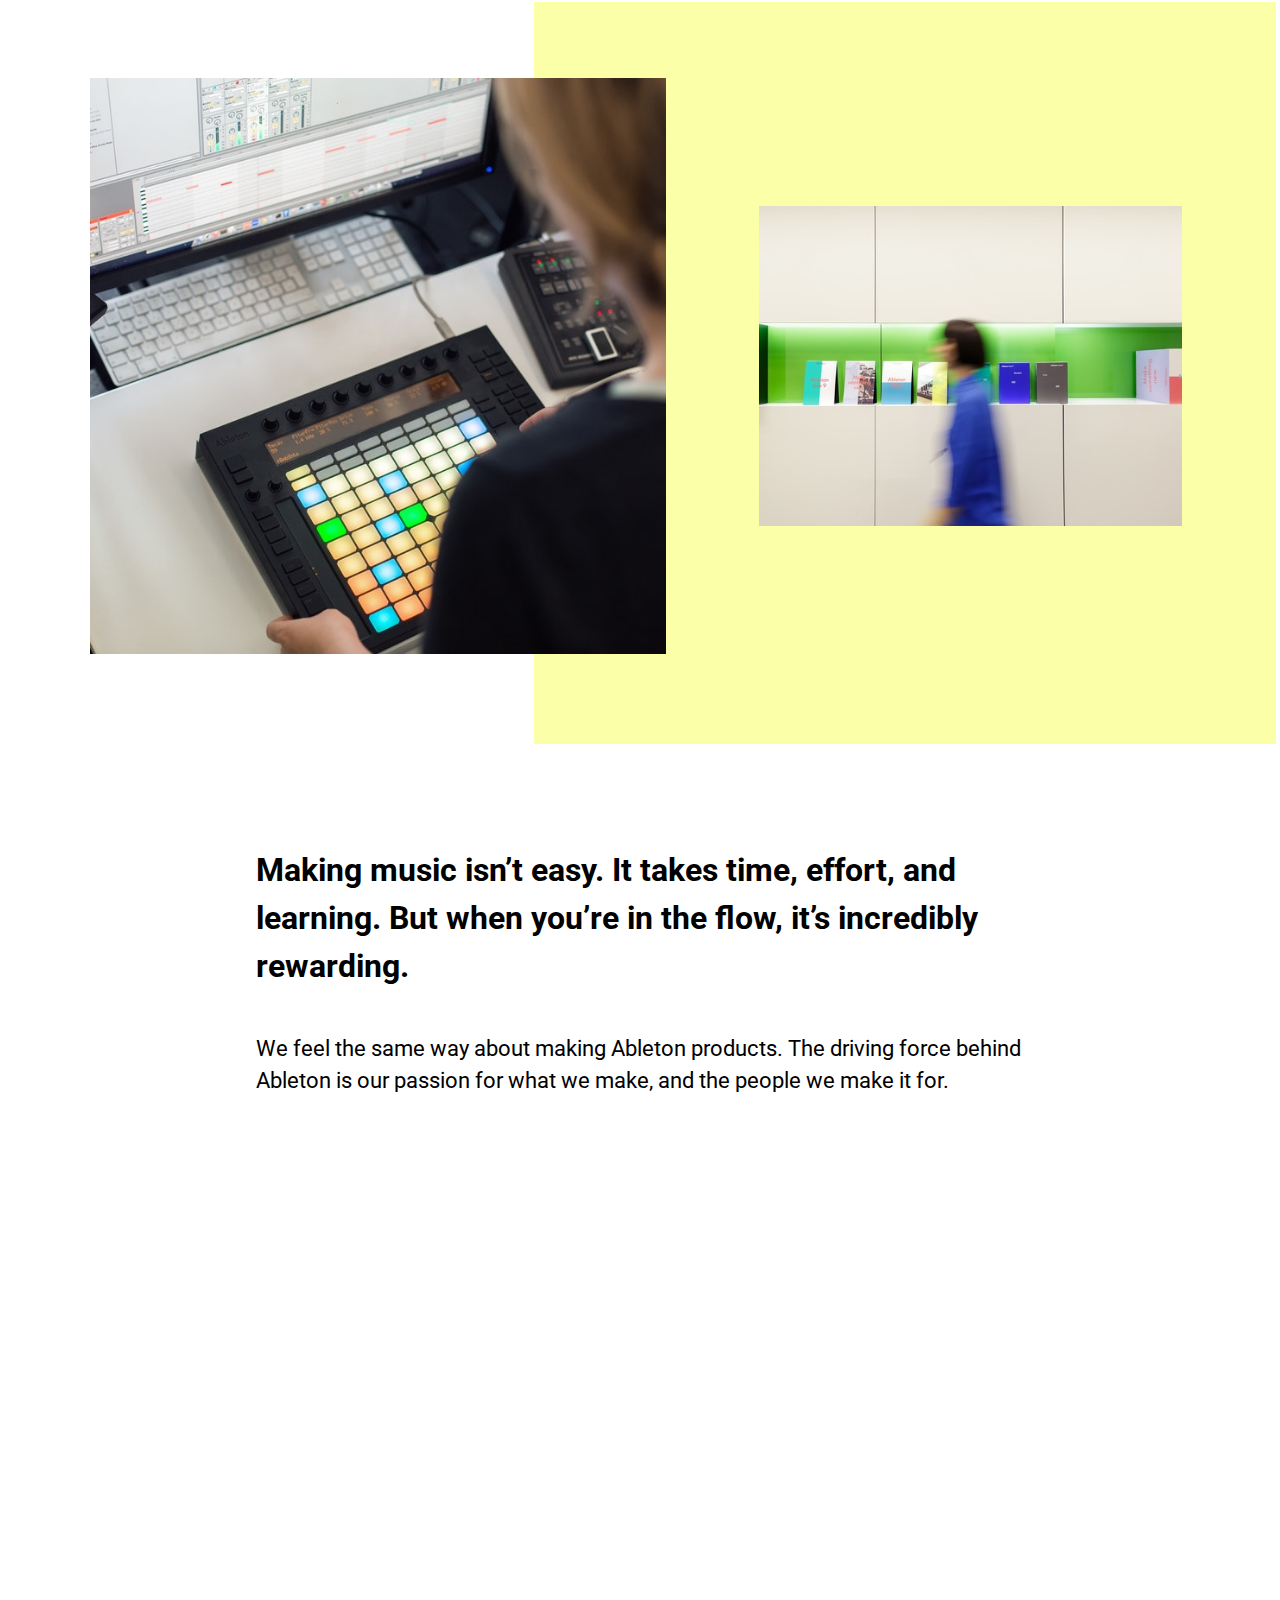
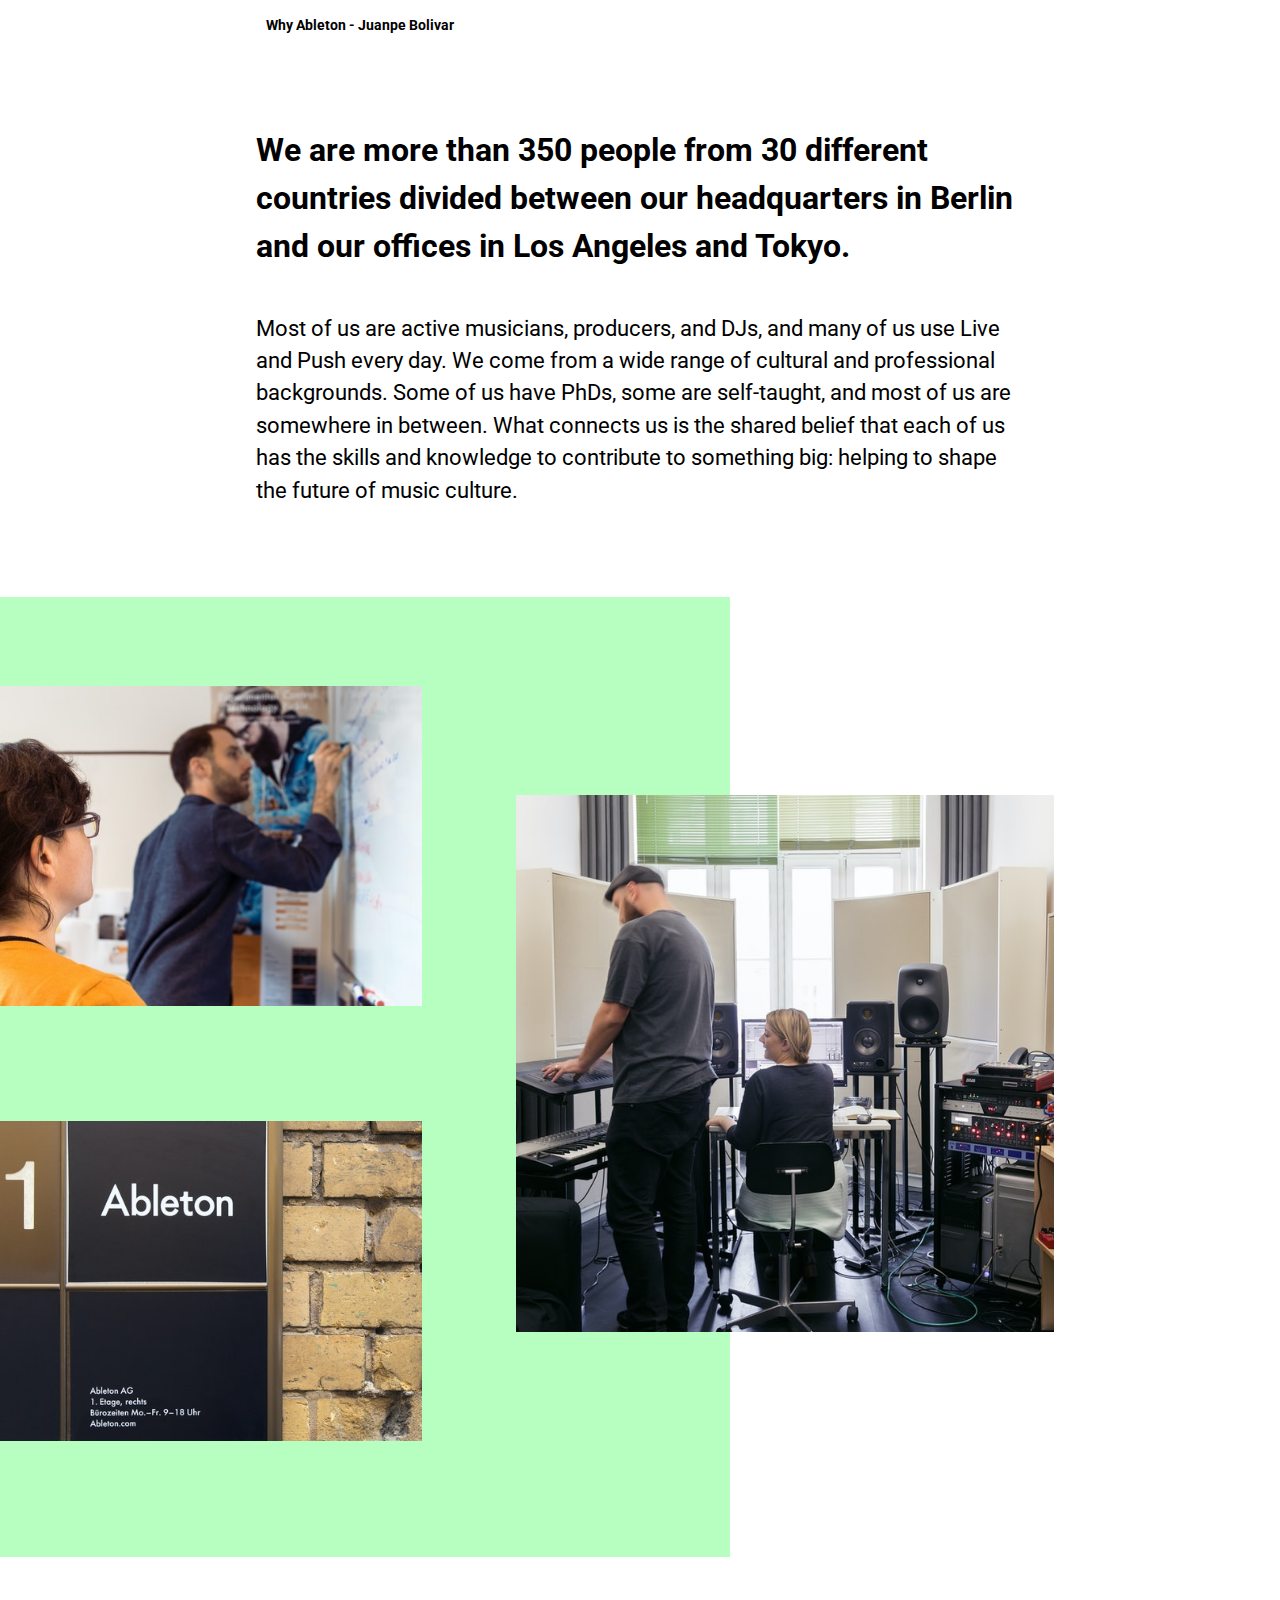
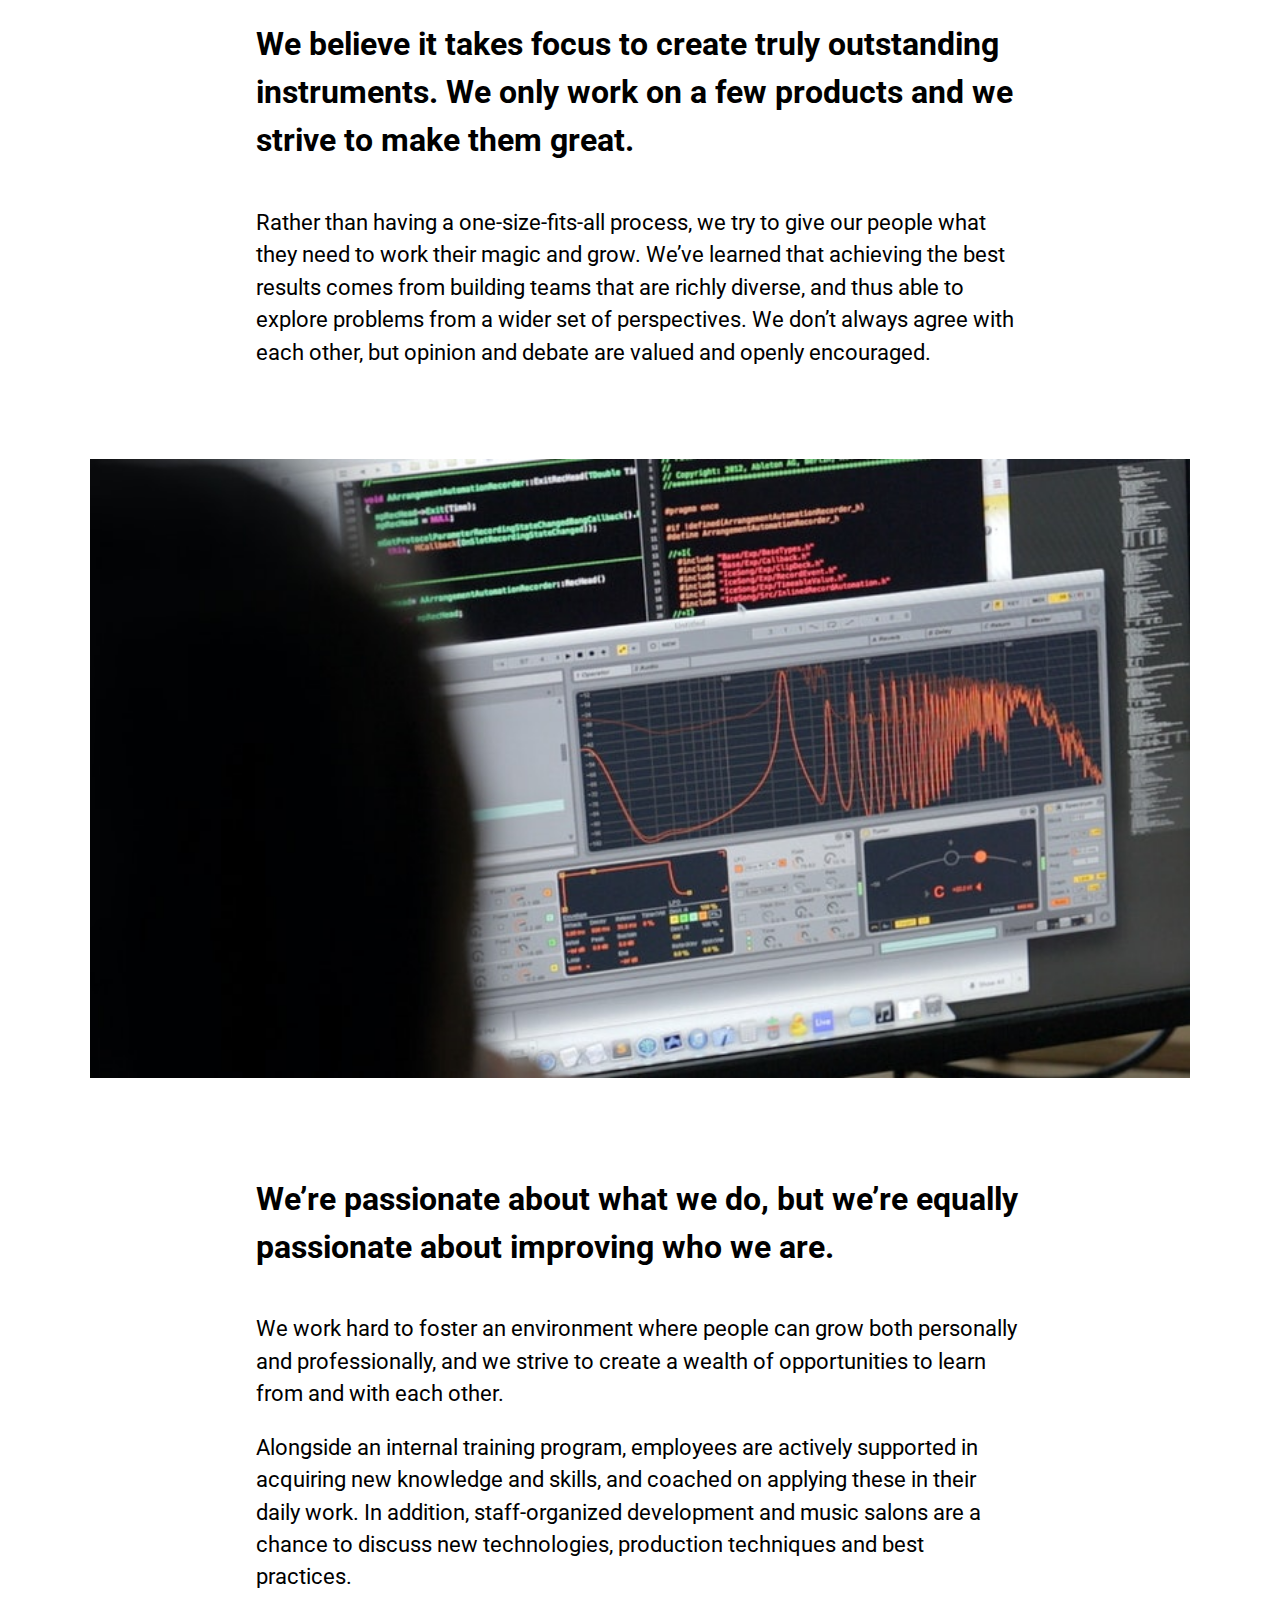
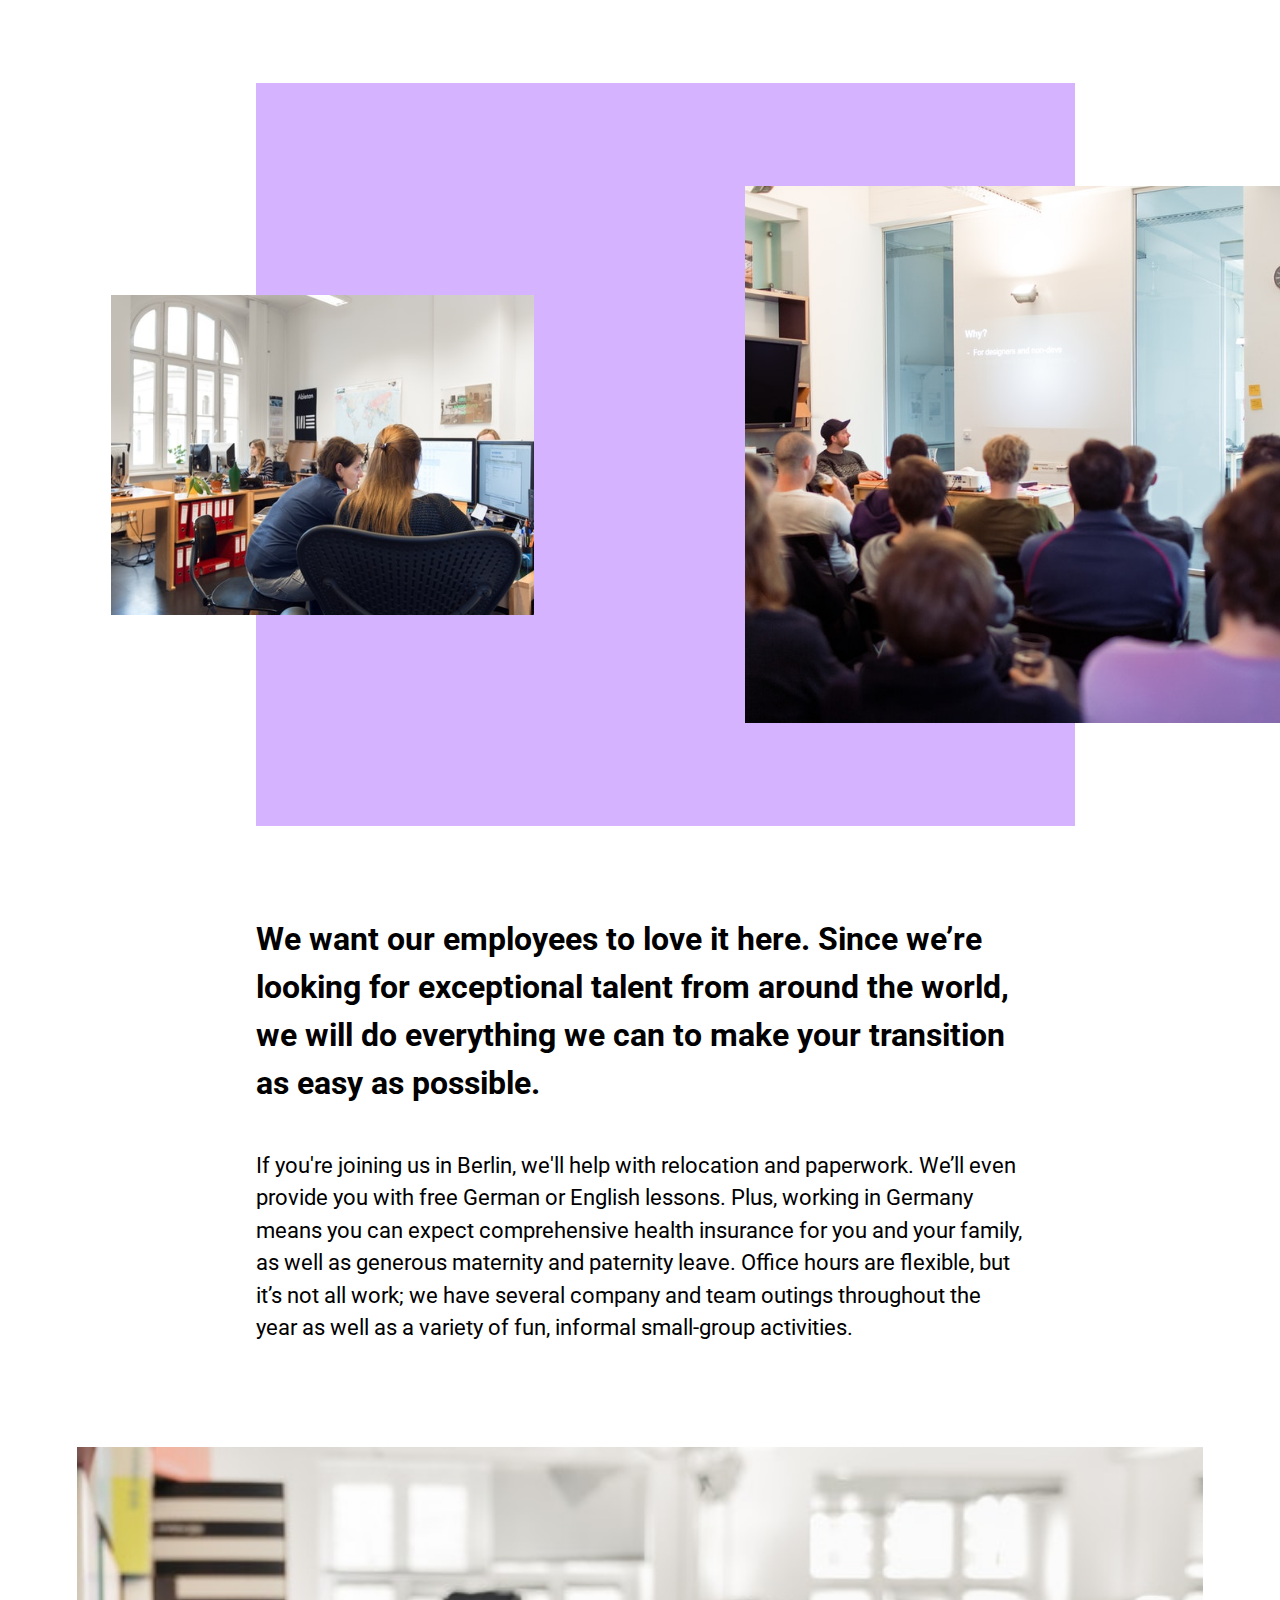
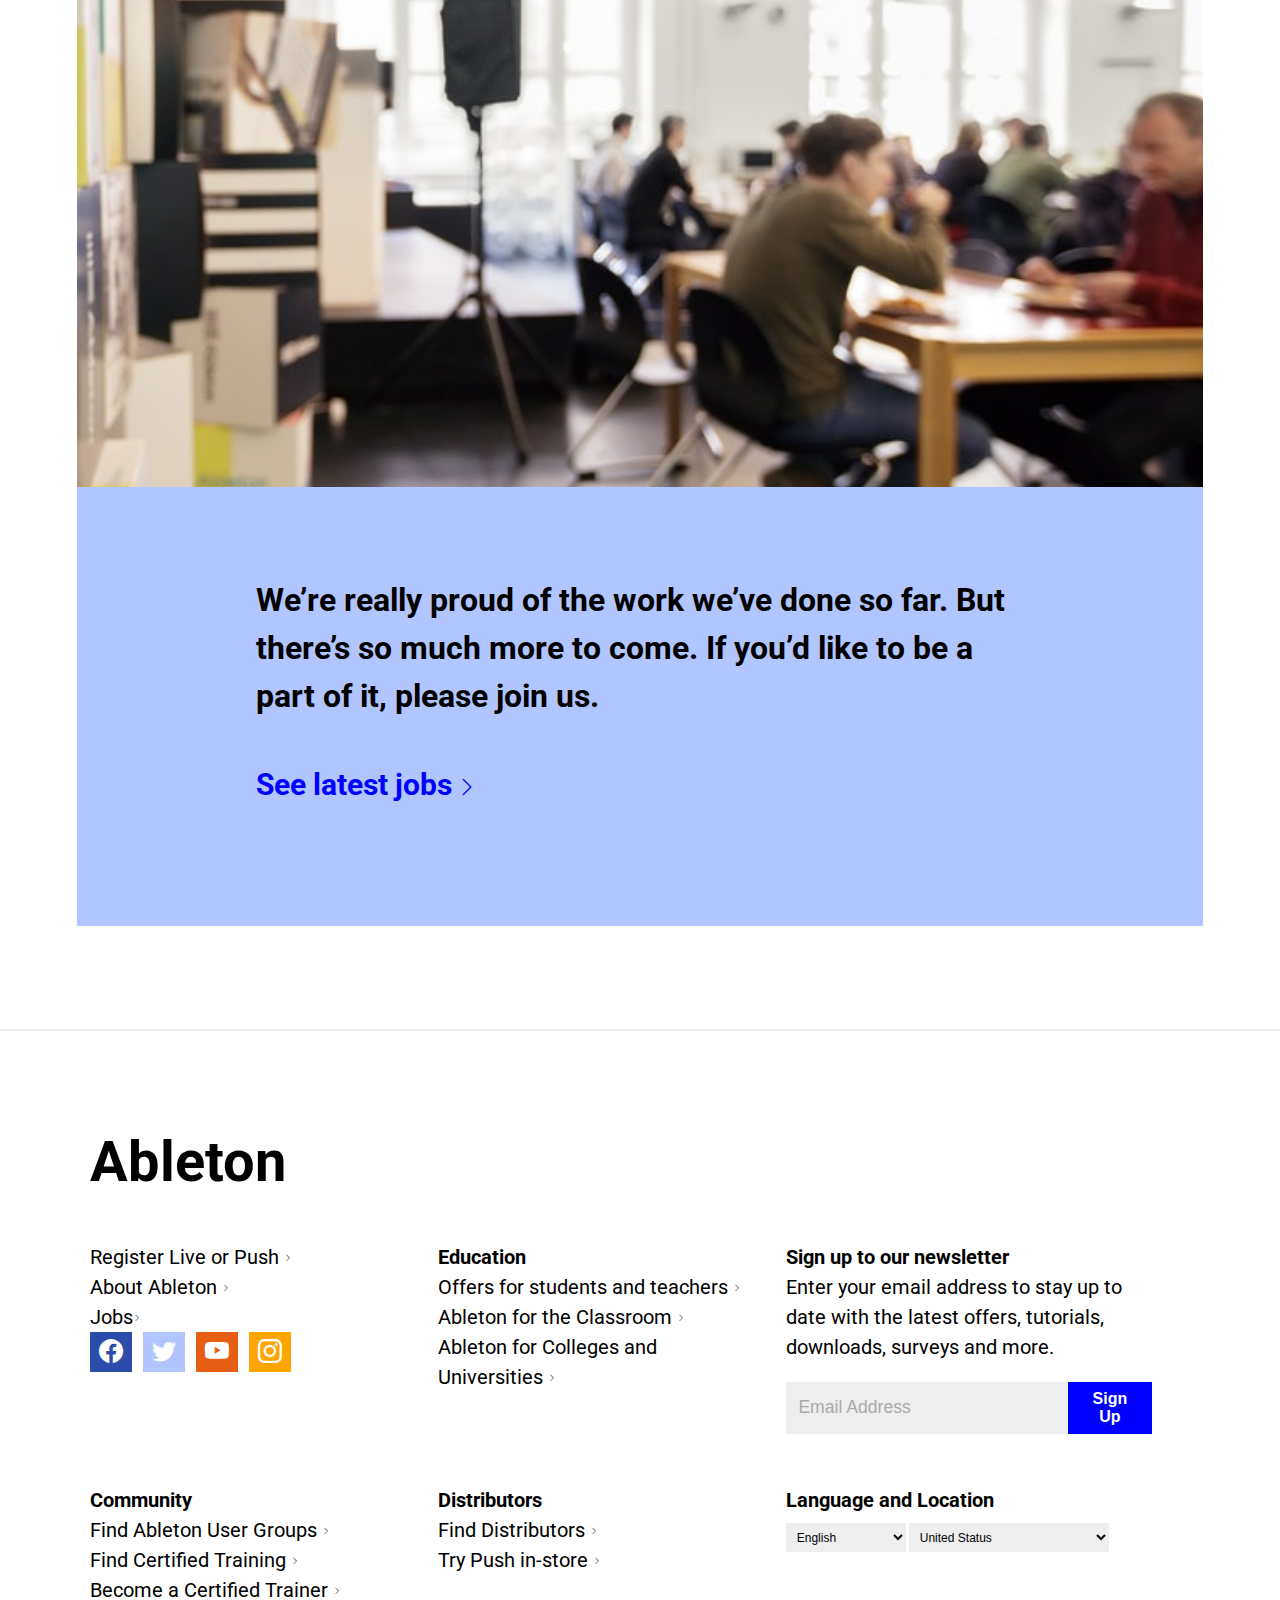
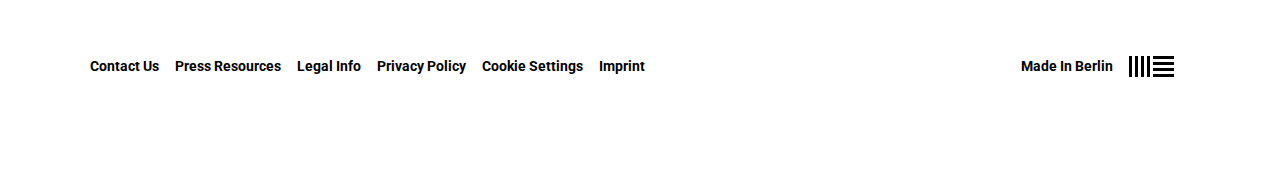
==== commit eff7b3cd: "update" ====
--- a/Ableton/index.html
+++ b/Ableton/index.html
@@ -195,7 +195,6 @@
       </header>
       <!-- main -->
       <main id="main">
-        <div class="main-container">
           <div class="image-header">
             <!-- <img
                 src="./images/ableton-wordmark.c025e3df71b3.svg"
@@ -230,8 +229,8 @@
           </p>
           <div class="image-frame-2">
             <iframe
-              width="983"
-              height="496"
+              width="862"
+              height="494"
               src="https://www.youtube.com/embed/9SbnhgjeyXA"
               title="YouTube video player"
               frameborder="0"
@@ -315,7 +314,7 @@
             activities.
           </p>
           <div class="image-frame-6">
-            <div  class="image8" ></div>
+            <div class="image8"></div>
             <div class="frame-sky">
               <h4>
                 We’re really proud of the work we’ve done so far. But there’s so
@@ -328,7 +327,6 @@
               </p>
             </div>
           </div>
-        </div>
       </main>
       <!-- footer -->
       <footer id="footer">
--- a/Ableton/index.css
+++ b/Ableton/index.css
@@ -34,13 +34,11 @@
   overflow-x: hidden;
   /* width: 100vw; */
   /* min-height: 100vh; */
-
 }
 
 .container {
   margin: 0 auto;
   max-width: 1600px;
-
 }
 /* menu-sidebar */
 .menu-sidebar {
@@ -209,7 +207,6 @@
 .nav-right-container {
   display: flex;
   align-items: center;
-  /* margin-left: 0; */
 }
 .nav-right-container a:nth-child(1) {
   color: blue;
@@ -304,7 +301,7 @@
   margin-right: 1.5rem;
 }
 .about {
- color: #ff764d;
+  color: #ff764d;
 }
 
 /* headr ---end */
@@ -317,7 +314,7 @@
   /* margin-bottom: 2px; */
   /* position:relative; */
   /* min-height:100vh; */
-  margin: 0 auto;
+  /* margin: 0 auto; */
 }
 main::after {
   content: '';
@@ -330,10 +327,7 @@
 .top-links li {
   margin-right: 1.5rem;
 }
-.main-container {
-  padding: 0 7vw 7vw 7vw;
-  /* margin: 0 auto; */
-}
+
 .image-header {
   background-image: url('https://ableton-production.imgix.net/about/header.jpg?auto=format&dpr=2&fit=crop&fm=jpg&h=817&ixjsv=1.1.3&q=50&w=904');
   background-position: center;
@@ -342,6 +336,8 @@
   min-height: 100vh;
   display: grid;
   place-items: center;
+  margin-left: 8vw;
+  margin-right: 8vw;
 }
 .image-header p {
   color: #f15323;
@@ -372,12 +368,13 @@
   height: 45vw;
   display: inline-block;
   vertical-align: middle;
+  margin-left: 7vw;
 }
 .frame-yellow {
   background-color: #fbffa7;
   width: 58vw;
   height: 58vw;
-  left: 40.2%;
+  left: 41.7%;
   position: absolute;
   top: -6vw;
   z-index: 0;
@@ -394,16 +391,24 @@
   vertical-align: middle;
 }
 .image-frame-2 {
-  padding: 0 9vw;
-  /* margin: auto; */
+  margin-left: auto;
+  margin-right: auto;
   margin-top: 7vw;
   margin-bottom: 7vw;
-  
-}
+  width: 68vw;
+  /* position: relative; */
+  /* width:69.3vw;
+  height:39.1545vw; */
+}
+
 iframe {
- width: 100%;
- 
-}
+  /* position: relative; */
+  /* padding-bottom: 56.25%; */
+  height: auto;
+  width: 100%;
+  aspect-ratio: 16/9;
+}
+
 figcaption {
   font-size: 14px;
   font-weight: bold;
@@ -420,7 +425,7 @@
   background-color: #b6ffc0;
   width: 57vw;
   height: 75vw;
-  left: -10.1%;
+  left: 0%;
   /* imcompleate */
   top: 0;
   z-index: 0;
@@ -456,9 +461,10 @@
 }
 .image-frame-4 {
   margin: 0 auto;
-  /* padding: 0 7vw; */
+  padding: 0 7vw;
   margin-top: 7vw;
 }
+
 .image-frame-4 img {
   width: 100%;
 }
@@ -474,7 +480,7 @@
   /* imcompleate */
   background-color: #d5b3ff;
   z-index: 0;
-  left: 11.5%;
+  left: 20%;
   top: 0;
 }
 .image6 {
@@ -484,6 +490,8 @@
   height: 25vw;
   z-index: 2;
   vertical-align: middle;
+  /* margin-left: 7.2vw; */
+  margin-left: 8.7%;
 }
 .image7 {
   display: inline-box;
@@ -491,58 +499,57 @@
   position: relative;
   width: 42vw;
   height: 42vw;
-  left: 20%;
+  left: 16.2%;
+  /* left: 24.9%; */
   z-index: 2;
-  /* margin-left: 6vw; */
-
 }
 .image-frame-6 {
- display: block; 
- padding-left: 0;
- padding-right: 0;
- margin:7vw auto 1vw auto;
-
+  display: block;
+  padding-left: 6vw;
+  padding-right: 6vw;
+  margin: 8vw auto 8vw auto;
 }
 .image8 {
   background-image: url('./images/photo-8.jpg');
   background-repeat: no-repeat;
   background-position: 50% 50%;
-  background-size:cover ;
+  background-size: cover;
   height: 50vw;
-} 
+}
 .frame-sky {
-   background-color: #b1c5ff;
-   padding-bottom: 5vw;
-   padding-top: 2vw;
-}
-.frame-sky a{
-color: blue;
-font-size: 1.2rem;
-
-
-font-weight: bold;
-}
-.frame-sky p{
-  padding-left: 8vw;
-}
-.frame-sky h4{
-  font-size: 1.25rem;
-
-  padding-left: 8vw;
-  padding-right: 8vw;
+  background-color: #b1c5ff;
+  padding-bottom: 7vw;
+  padding-top: 7vw;
+  padding-left: 7vw;
+  padding-right: 7vw;
+}
+.frame-sky a {
+  color: blue;
+  font-size: 1.35rem;
+  font-weight: bold;
+}
+.frame-sky p {
+  /* margin-top: 0; */
+  margin-left: 0;
+  margin-right: 0;
+}
+.frame-sky h4 {
+  margin-left: 0;
+  margin-right: 0;
+  margin-top: 0;
+  font-size: 1.35rem;
 }
 .frame-sky i {
-  font-size: 0.75rem ;
-  margin-left:5px;
+  font-size: 0.75rem;
+  margin-left: 5px;
   color: blue;
   vertical-align: middle;
   font-weight: bold;
 }
 
-
-
 main h4 {
-  padding: 0 9vw;
+  margin-left: 15vw;
+  margin-right: 15vw;
   margin-top: 7vw;
   /* margin-right: auto; */
   /* margin-left: auto; */
@@ -550,7 +557,8 @@
   text-transform: initial;
 }
 main p {
-  padding: 0 9vw;
+  margin-left: 15vw;
+  margin-right: 15vw;
   /* margin: auto; */
   margin-top: 1rem;
   text-transform: initial;
@@ -721,8 +729,6 @@
     display: none;
   }
 
-
-
   footer {
     padding-bottom: 0;
   }
@@ -774,7 +780,6 @@
   }
 }
 
-
 @media (min-width: 1200px) {
   #nav {
     padding: 0.75rem 2.5rem 0.75rem 2.5rem;
@@ -804,24 +809,41 @@
     font-size: 1.25rem;
   }
 
+    .image-frame-2 {
+    width: 58.5vw;
+    max-width: 900px;
+  }
+
   main p {
+    margin-left: 20vw;
+    margin-right: 20vw;
+    font-size: 1.35rem;
+  }
+  main h4 {
+    margin-left: 20vw;
+    margin-right: 20vw;
+    font-size: 2rem;
+  }
+  .frame-sky {
+  }
+
+  .frame-sky a {
+    font-size: 1.85rem;
+  }
+  .frame-sky p {
+    font-size: 1.85rem;
+    margin-left: 7vw;
+    margin-right: 7vw;
+  }
+
+  .frame-sky h4 {
+    margin-left: 7vw;
+    margin-right: 7vw;
+    font-size: 2rem;
+  }
+  .frame-sky i {
     font-size: 1.25rem;
   }
-  main h4 {
-    font-size: 1.75rem;
-  }
-      .frame-sky a{
-font-size: 1.85rem;
-
-}
-
-.frame-sky h4{
-  font-size: 2rem;
-
-}
-.frame-sky i {
-  font-size: 1.25rem;
-}
 
   footer h1 {
     font-size: 3.5rem;
@@ -842,26 +864,29 @@
     width: 25%;
   }
 }
-@media(min-width: 1350px) {
+@media (min-width: 1350px) {
   .image-frame-6 {
     display: flex;
     max-width: 1600px;
     margin-left: auto;
     margin-right: auto;
-}
- .image8 {
-  height: 42vw;
-  width: 42vw;
-  /* display:inline-block; */
-  /* vertical-align:middle; */
-} 
-.frame-sky {
-  /* vertical-align: middle; */
-  padding: 0;
-   /* display: inline-block; */
-   height: 42vw;
-  width: 42vw;
-}
+  }
+  .image8 {
+    height: 42vw;
+    width: 42vw;
+    /* display:inline-block; */
+    /* vertical-align:middle; */
+  }
+  .frame-sky {
+    /* vertical-align: middle; */
+    padding: 0;
+    /* display: inline-block; */
+    height: 42vw;
+    width: 42vw;
+  }
+  .frame-sky h4 {
+    margin-top: 7vw;
+  }
 }
 
 @media (min-width: 1600px) {
@@ -911,12 +936,37 @@
     height: 666px;
   }
 }
+
 @media (max-width: 768px) {
   .image-header p {
     font-size: 4rem;
   }
-  
-  #nav-secondary {
+
+  #nav-secondary.show {
     display: none;
   }
-}
+  .image-frame-2 {
+    width: 83vw;
+  }
+  main h4 {
+    margin-left: 7vw;
+    margin-right: 7vw;
+  }
+  main p {
+    margin-left: 7vw;
+    margin-right: 7vw;
+  }
+}
+
+@media (max-width: 375px) {
+  .select-group {
+    display: inline-block;
+  }
+  #locations {
+    margin-top: 0;
+  }
+  .icons i {
+    margin-right: 0.5rem;
+    font-size: 1.25rem;
+  }
+}
